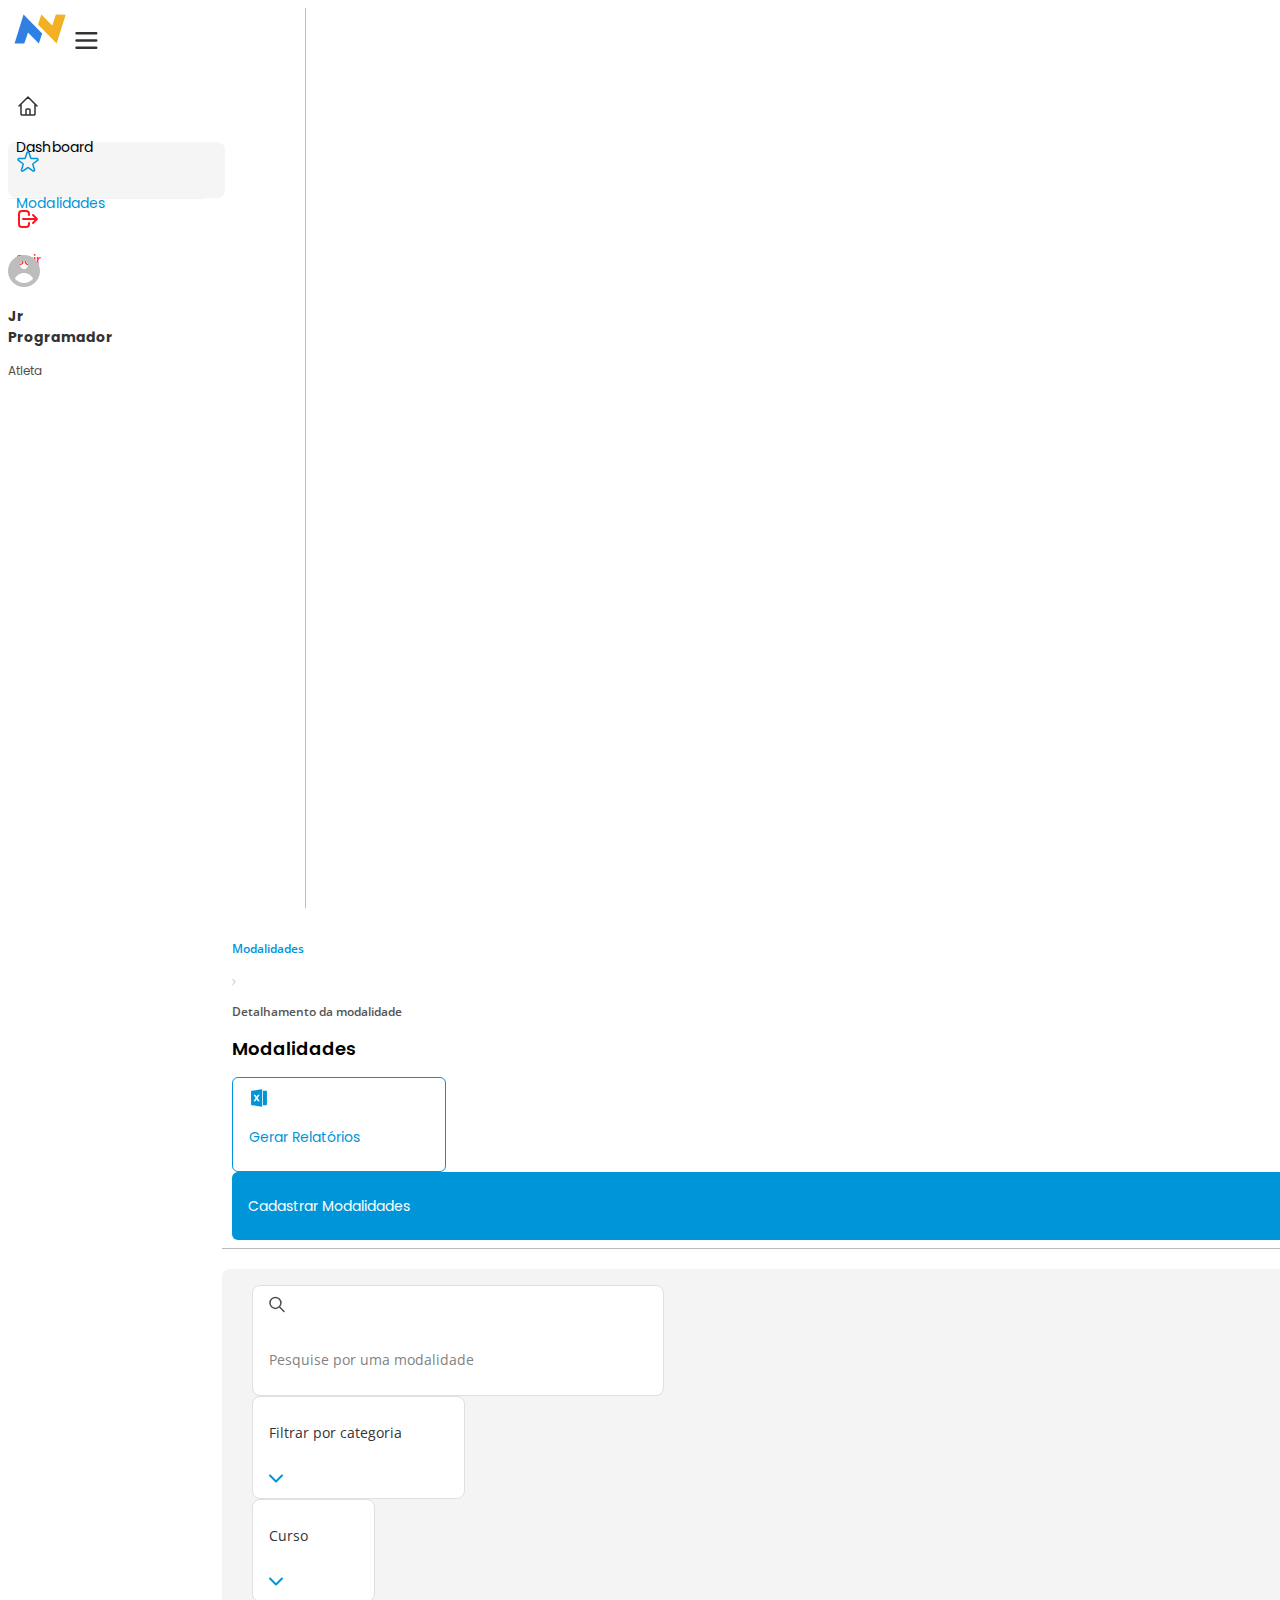
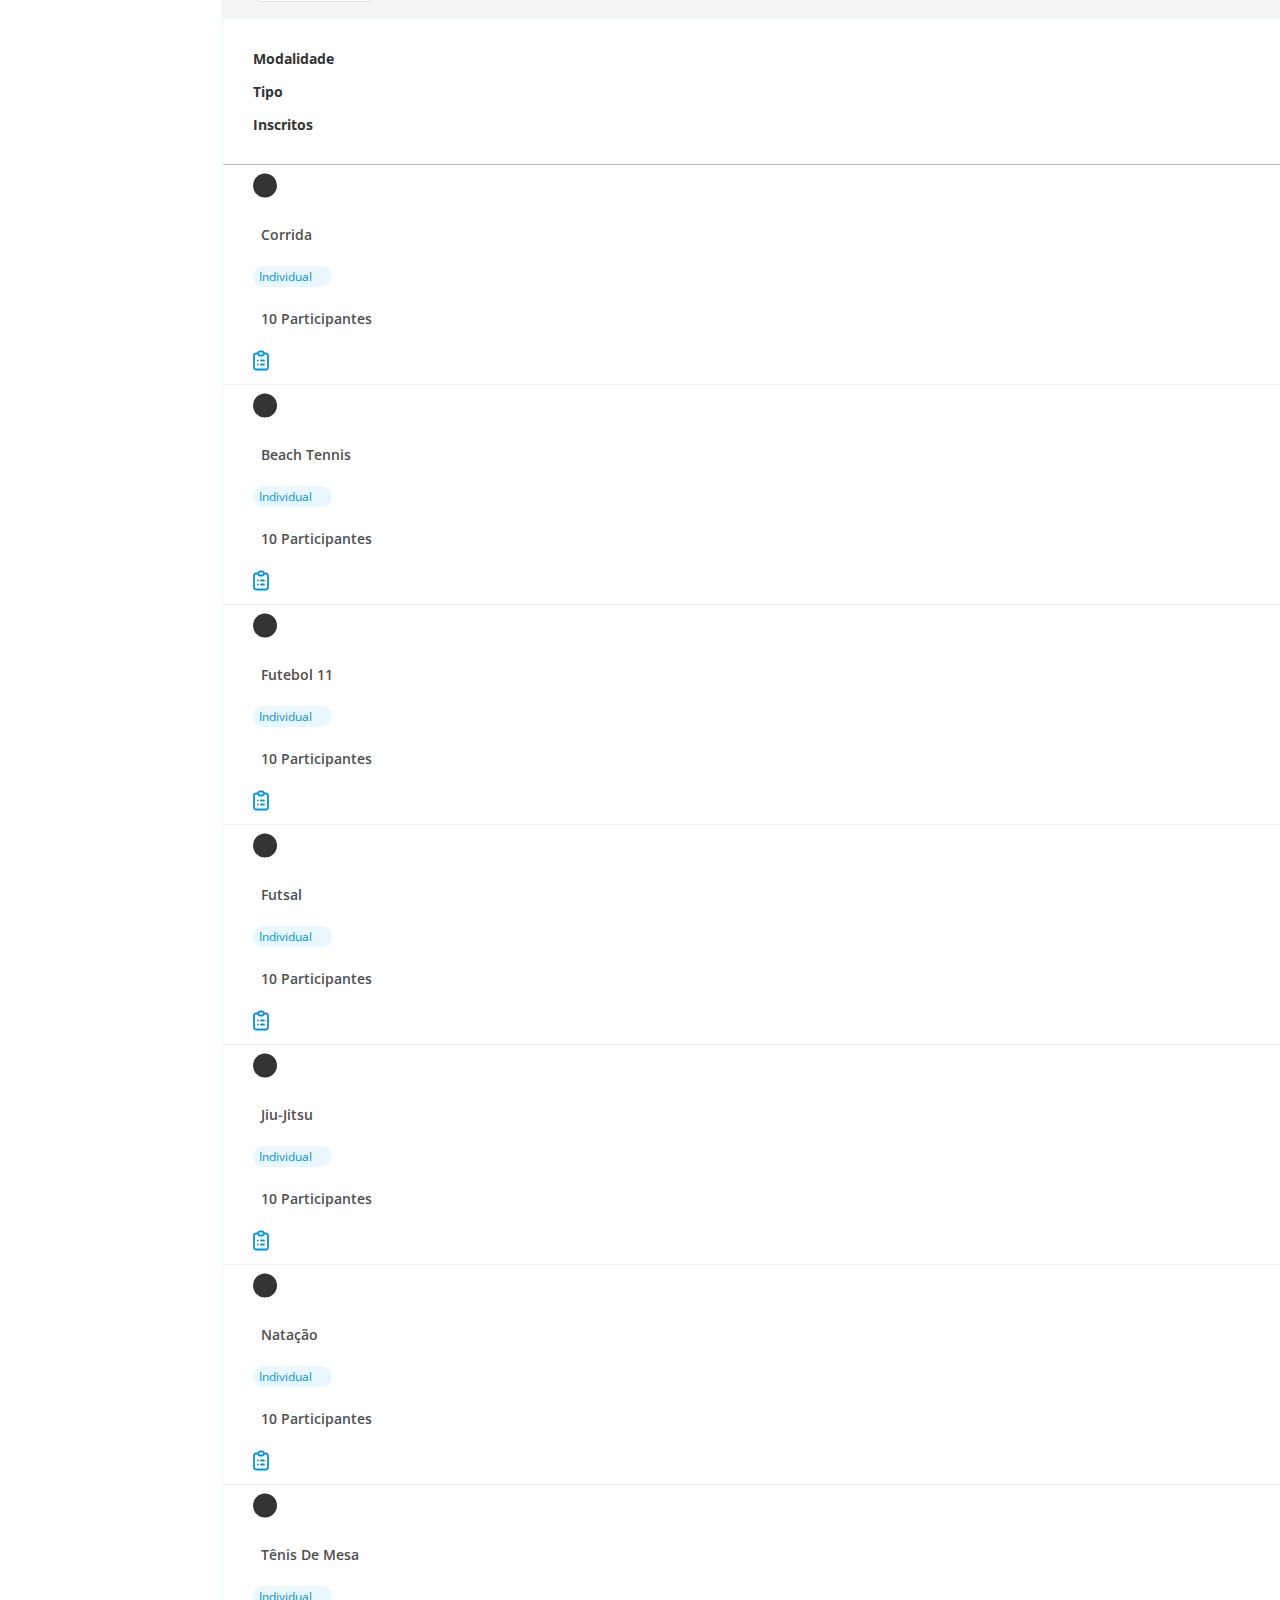
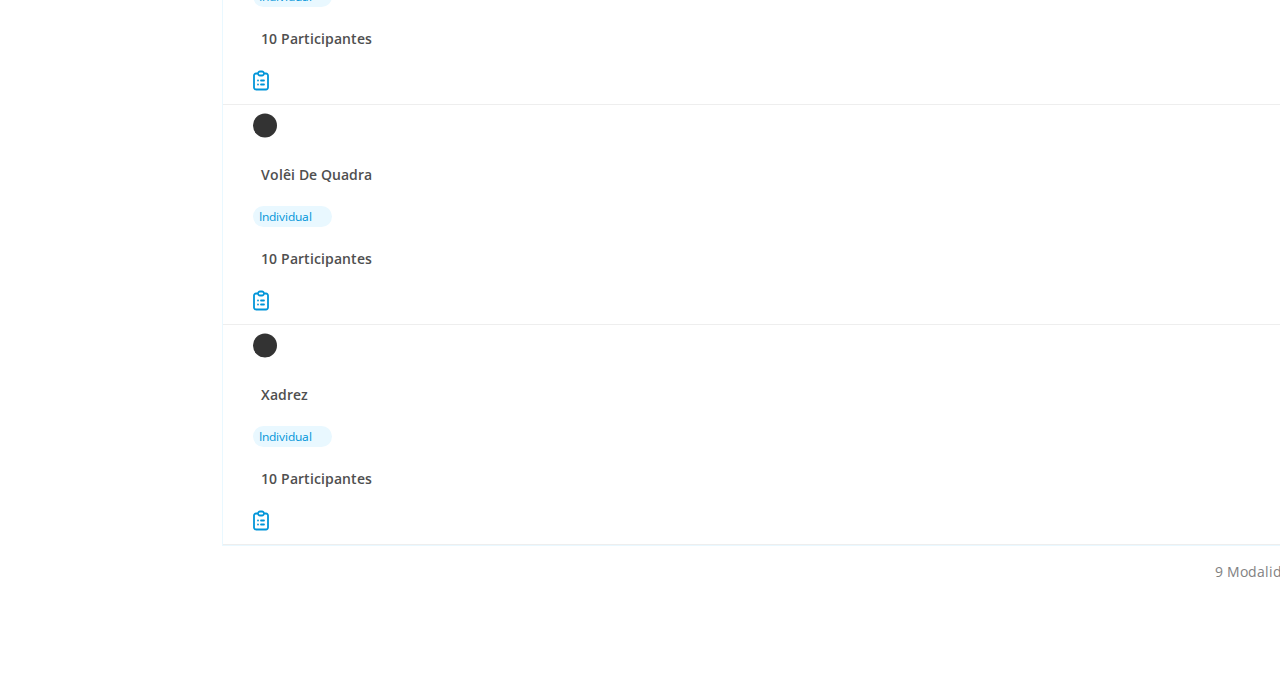
==== index.html @ f59d8d8d "enviando tela-8" ====
<!DOCTYPE html>
<html lang="en" class="h-100">
<head>
  <meta charset="UTF-8">
  <meta http-equiv="X-UA-Compatible" content="IE=edge">
  <meta name="viewport" content="width=device-width, initial-scale=1.0">
  <title>Tela 8</title>
  <link href="https://cdn.jsdelivr.net/npm/bootstrap@5.3.2/dist/css/bootstrap.min.css" rel="stylesheet" integrity="sha384-T3c6CoIi6uLrA9TneNEoa7RxnatzjcDSCmG1MXxSR1GAsXEV/Dwwykc2MPK8M2HN" crossorigin="anonymous">
  <link rel="stylesheet" href="assets/css/style.css">
  <link rel="preconnect" href="https://fonts.googleapis.com">
  <link rel="preconnect" href="https://fonts.gstatic.com" crossorigin>
  <link href="https://fonts.googleapis.com/css2?family=Open+Sans:wght@400;600&family=Poppins:wght@400;600;700&display=swap" rel="stylesheet">
</head>
<body>
    <section class="d-flex flex-row column-gap-4">
        <aside class="aside d-flex flex-column col-2 justify-content-between ps-4 pe-4 pt-1 mt-4 pb-5">
            <div class="d-flex flex-column row-gap-20px">
                <div class="d-flex flex-row col col-12 justify-content-between align-items-center top-icons-aside-menu">
                    <img class="logo-awe" src="assets/img/logo-awe.svg" alt="">
                    <img class="menu-hamburguer" src="assets/img/menu_icon.svg" alt="">
                </div>
                <div class="d-flex col align-items-start column-gap-2 menu-aside-div">
                    <img src="assets/img/casa.svg" alt="">
                    <p class="aside-menu-typography m-0">Dashboard</p>
                </div>
                <div class="d-flex col align-items-center column-gap-2 menu-aside-div modalidades-div">
                    <img src="assets/img/estrela-azul.svg" alt="">
                    <p class="aside-menu-typography m-0 modalidades-text">Modalidades</p>
                </div>
                <div class="line-separator"></div>
                <div class="d-flex col align-items-start column-gap-2 menu-aside-div">
                    <img src="assets/img/sair.svg" alt="">
                    <p class="red-text aside-menu-typography m-0">Sair</p>
                </div>
            </div>
            <div class="profile d-flex justify-content-between align-items-center col-3 column-gap-2">
                <img class="user-image" src="assets/img/user_icon.svg" alt="">
                <div class="d-flex flex-column justify-content-center col-12">
                    <p class="name-athlete-profile m-0 p-0">Jr Programador</p>
                    <p class="user-job m-0 p-0">Atleta</p>
                </div>
            </div>
        </aside>

        <main class="main-content">
            <div class="main-top d-flex flex-column row-gap-2 main-content-width">
                <div class="d-flex column-gap-2 align-items-center">
                    <p class="blue-link bread-crumb m-0">Modalidades</p>
                    <img src="assets/img/setinha-cinza.svg" alt="" class="gray-arrow">
                    <p class="bread-crumb m-0">Detalhamento da modalidade</p>
                </div>
                <div class="d-flex align-items-center justify-content-between">
                    <h2 class="main-title">Modalidades</h2>
                    <div class="buttons d-flex column-gap-4 justify-content-between">
                        <div class="d-flex column-gap-10px btn align-items-center gerar-relatorio-button">
                            <img src="assets/img/relatorio-icone.svg" alt="" class="gerar-relatorio-img">
                            <p class="gerar-relatorio-button-text btn-text m-0">Gerar Relatórios</p>
                        </div>
                        <div class="blue-btn btn d-flex align-items-center">
                            <p class="btn-text m-0 p-0">Cadastrar Modalidades</p>
                        </div>
                    </div>
                </div>
            </div>
            <div class="selection-bar d-flex column-gap-2 main-content-width mb-1">
                <div class="search-field field-select-bar d-flex align-items-center">
                    <img src="assets/img/lupa.svg" alt="" class="img-spacing">
                    <p class="select-text m-0 gray-text-search-field">Pesquise por uma modalidade</p>     
                </div>
                <div class="category-field field-select-bar d-flex align-items-center">
                    <p class="select-text m-0">Filtrar por categoria</p>
                    <img src="assets/img/setinha-baixo.svg" alt="" class="img-spacing">
                </div>
                <div class="d-flex field-select-bar d-flex course-field align-items-center">
                    <p class="select-text m-0">Curso</p>
                    <img src="assets/img/setinha-baixo.svg" alt="" class="img-spacing">
                </div>
            </div>
            <div class="sports-table d-flex flex-column main-content-width">
                <div class="subtitle-table d-flex column-gap-table-20px">
                    <p class="modalidade m-0 subtitle-table-text">Modalidade</p>
                    <p class="tipo m-0 subtitle-table-text">Tipo</p>
                    <p class="inscritos m-0 subtitle-table-text">Inscritos</p>
                </div>
                <div class="sport-line d-flex column-gap-table-20px align-items-center">
                    <div class="position-relative">
                        <img src="assets/img/fundo-preto-modalidades.svg" alt="">
                        <img src="assets/img/corrida-icone.svg" alt="" class="position-absolute icon-sport">
                    </div>
                    <p class="sport-name m-0">Corrida</p>
                    <div class="description-div"><p class="description m-0">Individual</p></div>
                    <p class="participant-number m-0">10 Participantes</p>
                    <div class="form-img"><img src="assets/img/formulario-azul.svg" alt=""></div>
                </div>
                <div class="sport-line d-flex column-gap-table-20px align-items-center">
                    <div class="position-relative">
                        <img src="assets/img/fundo-preto-modalidades.svg" alt="">
                        <img src="assets/img/beachtenis-icone.svg" alt="" class="position-absolute icon-sport">
                    </div>
                    <p class="sport-name m-0">Beach Tennis</p>
                    <div class="description-div"><p class="description m-0">Individual</p></div>
                    <p class="participant-number m-0">10 Participantes</p>
                    <div class="form-img"><img src="assets/img/formulario-azul.svg" alt=""></div>
                </div>
                <div class="sport-line d-flex column-gap-table-20px align-items-center">
                    <div class="position-relative">
                        <img src="assets/img/fundo-preto-modalidades.svg" alt="">
                        <img src="assets/img/corrida-icone.svg" alt="" class="position-absolute icon-sport">
                    </div>
                    <p class="sport-name m-0">Futebol 11</p>
                    <div class="description-div"><p class="description m-0">Individual</p></div>
                    <p class="participant-number m-0">10 Participantes</p>
                    <div class="form-img"><img src="assets/img/formulario-azul.svg" alt=""></div>
                </div>
                <div class="sport-line d-flex column-gap-table-20px align-items-center">
                    <div class="position-relative">
                        <img src="assets/img/fundo-preto-modalidades.svg" alt="">
                        <img src="assets/img/corrida-icone.svg" alt="" class="position-absolute icon-sport">
                    </div>
                    <p class="sport-name m-0">Futsal</p>
                    <div class="description-div"><p class="description m-0">Individual</p></div>
                    <p class="participant-number m-0">10 Participantes</p>
                    <div class="form-img"><img src="assets/img/formulario-azul.svg" alt=""></div>
                </div>
                <div class="sport-line d-flex column-gap-table-20px align-items-center">
                    <div class="position-relative">
                        <img src="assets/img/fundo-preto-modalidades.svg" alt="">
                        <img src="assets/img/corrida-icone.svg" alt="" class="position-absolute icon-sport">
                    </div>
                    <p class="sport-name m-0">Jiu-Jitsu</p>
                    <div class="description-div"><p class="description m-0">Individual</p></div>
                    <p class="participant-number m-0">10 Participantes</p>
                    <div class="form-img"><img src="assets/img/formulario-azul.svg" alt=""></div>
                </div>
                <div class="sport-line d-flex column-gap-table-20px align-items-center">
                    <div class="position-relative">
                        <img src="assets/img/fundo-preto-modalidades.svg" alt="">
                        <img src="assets/img/corrida-icone.svg" alt="" class="position-absolute icon-sport">
                    </div>
                    <p class="sport-name m-0">Natação</p>
                    <div class="description-div"><p class="description m-0">Individual</p></div>
                    <p class="participant-number m-0">10 Participantes</p>
                    <div class="form-img"><img src="assets/img/formulario-azul.svg" alt=""></div>
                </div>
                <div class="sport-line d-flex column-gap-table-20px align-items-center">
                    <div class="position-relative">
                        <img src="assets/img/fundo-preto-modalidades.svg" alt="">
                        <img src="assets/img/corrida-icone.svg" alt="" class="position-absolute icon-sport">
                    </div>
                    <p class="sport-name m-0">Tênis De Mesa</p>
                    <div class="description-div"><p class="description m-0">Individual</p></div>
                    <p class="participant-number m-0">10 Participantes</p>
                    <div class="form-img"><img src="assets/img/formulario-azul.svg" alt=""></div>
                </div>
                <div class="sport-line d-flex column-gap-table-20px align-items-center">
                    <div class="position-relative">
                        <img src="assets/img/fundo-preto-modalidades.svg" alt="">
                        <img src="assets/img/corrida-icone.svg" alt="" class="position-absolute icon-sport">
                    </div>
                    <p class="sport-name m-0">Volêi De Quadra</p>
                    <div class="description-div"><p class="description m-0">Individual</p></div>
                    <p class="participant-number m-0">10 Participantes</p>
                    <div class="form-img"><img src="assets/img/formulario-azul.svg" alt=""></div>
                </div>
                <div class="sport-line d-flex column-gap-table-20px align-items-center">
                    <div class="position-relative">
                        <img src="assets/img/fundo-preto-modalidades.svg" alt="">
                        <img src="assets/img/corrida-icone.svg" alt="" class="position-absolute icon-sport">
                    </div>
                    <p class="sport-name m-0">Xadrez</p>
                    <div class="description-div"><p class="description m-0">Individual</p></div>
                    <p class="participant-number m-0">10 Participantes</p>
                    <div class="form-img"><img src="assets/img/formulario-azul.svg" alt=""></div>
                </div>
            </div>
            <div class="d-flex flex-row-reverse main-content-width"><p class="text-below-table">9 Modalidades exibidas</p></div>
        </main>
    </section>
</body>
</html>
---- assets/css/style.css ----
body{
    font-family: 'Open Sans', sans-serif;
}

.menu-aside-div {
    width: 201px;
    height: 40px;
    padding: 8px;
}

.aside-menu-typography {
    font-family: Poppins;
    font-size: 14px;
    font-style: normal;
    font-weight: 400;
    line-height: normal;
    letter-spacing: 0.14px; 
}

.logo-awe {
    padding: 5.5px;
}

.row-gap-20px {
    row-gap: 20px;
}

.line-separator {
    width: 197.001px;
    height: 1px; 
    background-color: #F2F2F2;
}

.menu-hamburguer {
    width: 22.857px;
    height: 17.143px; 
}

.red-text {
    color: #FF161F; 
}

.top-icons-aside-menu {
    margin-bottom: 32px;
}

.border-bottom-div {
    width: 1152px; 
    border-bottom: 1px solid #DDD; 
    row-gap: 16px;
}

.user-image {
    width: 32px;
    height: 32px;
}

.name-athlete-profile {
    color: #333;
    font-family: Poppins;
    font-size: 14px;
    font-style: normal;
    font-weight: 700;
    line-height: normal;
    width: 115px;
}

.aside {
    width: 297px;
    height: 900px;
    border-right: 1px solid #BDBDBD;}

.user-job {
    color: #4F4F4F;
    font-family: Poppins;
    font-size: 12px;
    font-style: normal;
    font-weight: 400;
    line-height: normal;
}

.main-top {
    border-bottom: solid 1px #BBB;
    padding-bottom: 8px;
    padding-left: 10px;
}

.modalidades-div {
    border-radius: 8px;
    background-color: #F5F5F5; 
}

.modalidades-text {
    color: #0095D9;
}

.bread-crumb {
    font-family: Open Sans;
    font-size: 12px;
    font-style: normal;
    font-weight: 600;
    line-height: normal; 
    color: #555;
}

.blue-link {
    color: #0095D9;
}

.gray-text {
    color: #555;
    font-weight: 400; 
}

.gray-arrow {
    width: 4px;
    height: 8px; 
}

.gerar-relatorio-img {
    width: 20px;
    height: 20px; 
}

.btn {
    padding: 10px 16px;
    border-radius: 6px; 
}

.btn-text {
    font-family: Poppins;
    font-size: 14px;
    font-style: normal;
    font-weight: 400;
    line-height: 20px;
}

.gerar-relatorio-button {
    width: 180px;
    border: solid 1px #0095D9;
}

.gerar-relatorio-button-text {
    color: #0095D9;
}

.blue-btn {
    background-color: #0095D9;
    color: #fff;
}

.column-gap-10px {
    column-gap: 10px;
}

.main-content-width {
    width: 1152px; 
}

.main-title {
    font-variant-numeric: lining-nums tabular-nums;
    font-family: Poppins;
    font-size: 18px;
    font-style: normal;
    font-weight: 600;
    line-height: normal; 
}

.selection-bar{
    padding: 16px 30px; 
    border-radius: 8px 8px 0px 0px;
    background-color: #F4F4F4; 
    margin-top: 20px;
}

.search-field {
    width: 394px;
}

.category-field {
    width: 195px;
}

.course-field {
    width: 105px;
}

.field-select-bar {
    border-radius: 8px;
    border: solid 1px #E0E0E0;
    padding: 2px 8px; 
    background-color: #fff;
}

.img-spacing {
    padding: 8px;
}

.select-text {
    padding: 10px 8px;
    font-family: Open Sans;
    font-size: 14px;
    font-style: normal;
    font-weight: 400;
    line-height: normal; 
    color: #333;
}

.gray-text-search-field {
    color: #828282;
}

.sports-table {
     border: #E9F8FF solid 1px;
}

.subtitle-table {
    padding: 16px 30px;
    border-bottom: 1px solid #BBB;
}

.column-gap-table-20px {
    column-gap: 20px;
}

.subtitle-table-text {
    font-family: Open Sans;
    font-size: 14px;
    font-style: normal;
    font-weight: 700;
    line-height: normal; 
    color: #333;
}

.modalidade {
    width: 260px;
}

.tipo {
    width: 180px;
}

.inscritos {
    width: 200px;
}

.sport-line {
    padding: 8px 30px;
    border-bottom: 1px solid #EEE; 
}

.icon-sport{
    top: 25%;
    left: 18%;
}

.sport-name {
    width: 220px;
    padding: 8px;
    font-family: Open Sans;
    font-size: 14px;
    font-style: normal;
    font-weight: 600;
    line-height: normal;
    text-transform: capitalize; 
    color: #4F4F4F;
}

.description {
    width: 67px;
    padding: 2px 6px;
    font-family: Open Sans;
    font-size: 12px;
    font-style: normal;
    font-weight: 400;
    line-height: normal; 
    color: #0095D9;
    border-radius: 100px;
    background-color: #E9F8FF; 
}

.description-div {
    width: 170px;
}

.participant-number {
    width: 291px;
    padding: 8px;
    font-family: Open Sans;
    font-size: 14px;
    font-style: normal;
    font-weight: 600;
    line-height: normal;
    text-transform: capitalize; 
    color: #4F4F4F;
}

.main-content {
    margin: 32px 213px 116px 214px;
}

.text-below-table {
    text-align: right;
    font-family: Open Sans;
    font-size: 14px;
    font-style: normal;
    font-weight: 400;
    line-height: normal; 
    color: #828282;
    margin: 16px 0px 0px 0px;
}
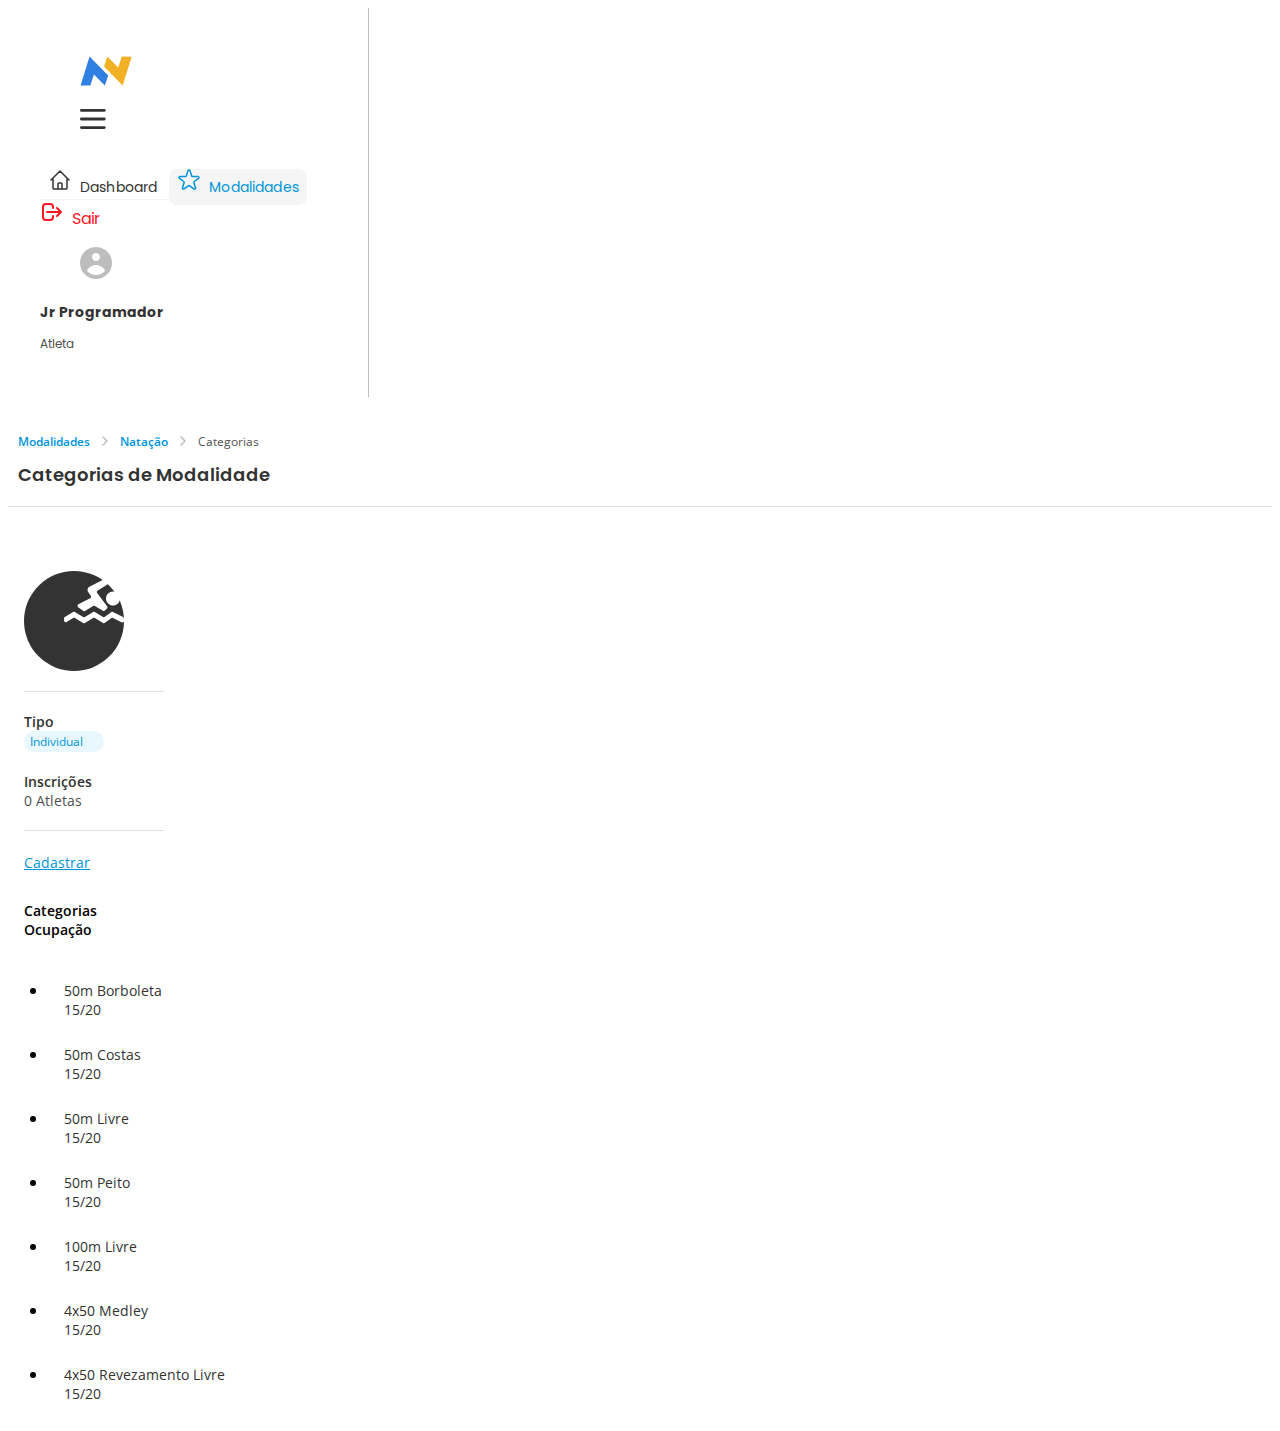
==== commit cc7b374d: "Versão Final" ====
--- a/index.html
+++ b/index.html
@@ -4,177 +4,108 @@
   <meta charset="UTF-8">
   <meta http-equiv="X-UA-Compatible" content="IE=edge">
   <meta name="viewport" content="width=device-width, initial-scale=1.0">
-  <title>Tela 8</title>
+  <title>Tela 7 - Perfil</title>
   <link href="https://cdn.jsdelivr.net/npm/bootstrap@5.3.2/dist/css/bootstrap.min.css" rel="stylesheet" integrity="sha384-T3c6CoIi6uLrA9TneNEoa7RxnatzjcDSCmG1MXxSR1GAsXEV/Dwwykc2MPK8M2HN" crossorigin="anonymous">
-  <link rel="stylesheet" href="assets/css/style.css">
+  <link rel="stylesheet" href="assets/style/style.css">
   <link rel="preconnect" href="https://fonts.googleapis.com">
   <link rel="preconnect" href="https://fonts.gstatic.com" crossorigin>
   <link href="https://fonts.googleapis.com/css2?family=Open+Sans:wght@400;600&family=Poppins:wght@400;600;700&display=swap" rel="stylesheet">
 </head>
-<body>
-    <section class="d-flex flex-row column-gap-4">
-        <aside class="aside d-flex flex-column col-2 justify-content-between ps-4 pe-4 pt-1 mt-4 pb-5">
-            <div class="d-flex flex-column row-gap-20px">
-                <div class="d-flex flex-row col col-12 justify-content-between align-items-center top-icons-aside-menu">
-                    <img class="logo-awe" src="assets/img/logo-awe.svg" alt="">
-                    <img class="menu-hamburguer" src="assets/img/menu_icon.svg" alt="">
-                </div>
-                <div class="d-flex col align-items-start column-gap-2 menu-aside-div">
-                    <img src="assets/img/casa.svg" alt="">
-                    <p class="aside-menu-typography m-0">Dashboard</p>
-                </div>
-                <div class="d-flex col align-items-center column-gap-2 menu-aside-div modalidades-div">
-                    <img src="assets/img/estrela-azul.svg" alt="">
-                    <p class="aside-menu-typography m-0 modalidades-text">Modalidades</p>
-                </div>
-                <div class="line-separator"></div>
-                <div class="d-flex col align-items-start column-gap-2 menu-aside-div">
-                    <img src="assets/img/sair.svg" alt="">
-                    <p class="red-text aside-menu-typography m-0">Sair</p>
-                </div>
+<body class="h-100 d-flex">
+  <section class="h-100 d-flex flex-column justify-content-between" style="padding: 32px; max-width: 296px; margin-bottom: 32px; border-right: 1px solid #BDBDBD;" id="menu">
+      <div>
+        <div class="d-flex justify-content-between" id="menu_bar">
+          <a href="">
+            <figure><img src="assets/img/logo_simples.svg" alt=""></figure>
+          </a>
+          <figure style="cursor: pointer;"><img src="assets/img/menu_icon.svg" alt=""></figure>
+        </div>
+        <div class="d-flex flex-column" style="gap: 20px;">
+          <a href="" style="text-decoration: none; color: #333; font-size: 14px; letter-spacing: 0.14px; padding: 8px;"><img src="assets/img/casa.svg" alt="" style="padding-right: 8px;">Dashboard</a>
+          <a href="" style="text-decoration: none; color: #0095D9; font-size: 14px; letter-spacing: 0.14px; padding: 8px; border-radius: 8px; background-color: #F5F5F5;"><img src="assets/img/estrela-azul.svg" alt="" style="padding-right: 8px;">Modalidades</a>
+          <div class="divisor-cinza"></div>
+          <a href="" style="text-decoration: none; color: #FF161F"><img src="assets/img/sair.svg" alt="" style="padding-right: 8px;">Sair</a>
+        </div>
+      </div>
+      <div>
+        <div class="d-flex" style="gap: 8px; cursor: pointer;">
+          <figure><img src="assets/img/user_icon.svg" alt=""></figure>
+          <div>
+            <h4 style="color: #333; font-size: 14px; font-weight: 700; margin: 0;">Jr Programador</h4>
+            <p style="color: #4F4F4F; font-size: 12px;">Atleta</p>
+          </div>
+        </div>
+      </div>
+  </section>
+  <section class="container">
+    <div class="row" style="padding-bottom: 8px; border-bottom: 1px solid #DDD; margin-top: 32px; margin-bottom: 32px;">
+      <div class="col-3">
+        <nav class="d-flex align-items-center" style="padding-left: 10px; padding-right: 10px;">
+          <a href="" style="color: #0095D9; font-size: 12px; font-weight: 600; text-decoration: none;">Modalidades</a>
+          <img src="assets/img/seta-de-navegacao.svg" alt="" style="padding-left: 8px; padding-right: 8px;">
+          <a href="" style="color: #0095D9; font-size: 12px; font-weight: 600; text-decoration: none;">Natação</a>
+          <img src="assets/img/seta-de-navegacao.svg" alt="" style="padding-left: 8px; padding-right: 8px;">
+          <a href="" style="color: #555; font-size: 12px; text-decoration: none;">Categorias</a>
+        </nav>
+        <h2 style="color: #333; font-family: Poppins; font-size: 18px; font-weight: 600; margin: 0; padding: 10px;">Categorias de Modalidade</h2>
+      </div>
+    </div>
+    <div class="row">
+      <div class="col-2 card d-flex align-items-center" style="padding: 16px; margin-right: 24px;">
+        <div class="d-flex justify-content-center align-items-center" style="width: 100px; height: 100px; border-radius: 100px; background-color: #333;"><figure><img src="assets/img/maki_swimming.svg" alt=""></figure></div>
+        <div class="card-body">
+          <div class="card-text">
+            <div style="height: 1px; width: 140px; background-color: #E0E0E0; margin-bottom: 20px; margin-top: 20px;"></div>
+            <div class="d-flex flex-column" style="gap: 4px; margin-bottom: 20px;">
+              <p style="color: #333; font-size: 14px; font-weight: 600;">Tipo</p>
+              <p style="color: #0095D9; font-size: 12px; border-radius: 100px; background: #E9F8FF; padding: 2px 6px; width: 68px;">Individual</p>
             </div>
-            <div class="profile d-flex justify-content-between align-items-center col-3 column-gap-2">
-                <img class="user-image" src="assets/img/user_icon.svg" alt="">
-                <div class="d-flex flex-column justify-content-center col-12">
-                    <p class="name-athlete-profile m-0 p-0">Jr Programador</p>
-                    <p class="user-job m-0 p-0">Atleta</p>
-                </div>
+            <div class="d-flex flex-column" style="gap: 4px;">
+              <p style="color: #333; font-size: 14px; font-weight: 600;">Inscrições</p>
+              <p style="color: #4F4F4F; font-size: 14px;">0 Atletas</p>
             </div>
-        </aside>
-
-        <main class="main-content">
-            <div class="main-top d-flex flex-column row-gap-2 main-content-width">
-                <div class="d-flex column-gap-2 align-items-center">
-                    <p class="blue-link bread-crumb m-0">Modalidades</p>
-                    <img src="assets/img/setinha-cinza.svg" alt="" class="gray-arrow">
-                    <p class="bread-crumb m-0">Detalhamento da modalidade</p>
-                </div>
-                <div class="d-flex align-items-center justify-content-between">
-                    <h2 class="main-title">Modalidades</h2>
-                    <div class="buttons d-flex column-gap-4 justify-content-between">
-                        <div class="d-flex column-gap-10px btn align-items-center gerar-relatorio-button">
-                            <img src="assets/img/relatorio-icone.svg" alt="" class="gerar-relatorio-img">
-                            <p class="gerar-relatorio-button-text btn-text m-0">Gerar Relatórios</p>
-                        </div>
-                        <div class="blue-btn btn d-flex align-items-center">
-                            <p class="btn-text m-0 p-0">Cadastrar Modalidades</p>
-                        </div>
-                    </div>
-                </div>
-            </div>
-            <div class="selection-bar d-flex column-gap-2 main-content-width mb-1">
-                <div class="search-field field-select-bar d-flex align-items-center">
-                    <img src="assets/img/lupa.svg" alt="" class="img-spacing">
-                    <p class="select-text m-0 gray-text-search-field">Pesquise por uma modalidade</p>     
-                </div>
-                <div class="category-field field-select-bar d-flex align-items-center">
-                    <p class="select-text m-0">Filtrar por categoria</p>
-                    <img src="assets/img/setinha-baixo.svg" alt="" class="img-spacing">
-                </div>
-                <div class="d-flex field-select-bar d-flex course-field align-items-center">
-                    <p class="select-text m-0">Curso</p>
-                    <img src="assets/img/setinha-baixo.svg" alt="" class="img-spacing">
-                </div>
-            </div>
-            <div class="sports-table d-flex flex-column main-content-width">
-                <div class="subtitle-table d-flex column-gap-table-20px">
-                    <p class="modalidade m-0 subtitle-table-text">Modalidade</p>
-                    <p class="tipo m-0 subtitle-table-text">Tipo</p>
-                    <p class="inscritos m-0 subtitle-table-text">Inscritos</p>
-                </div>
-                <div class="sport-line d-flex column-gap-table-20px align-items-center">
-                    <div class="position-relative">
-                        <img src="assets/img/fundo-preto-modalidades.svg" alt="">
-                        <img src="assets/img/corrida-icone.svg" alt="" class="position-absolute icon-sport">
-                    </div>
-                    <p class="sport-name m-0">Corrida</p>
-                    <div class="description-div"><p class="description m-0">Individual</p></div>
-                    <p class="participant-number m-0">10 Participantes</p>
-                    <div class="form-img"><img src="assets/img/formulario-azul.svg" alt=""></div>
-                </div>
-                <div class="sport-line d-flex column-gap-table-20px align-items-center">
-                    <div class="position-relative">
-                        <img src="assets/img/fundo-preto-modalidades.svg" alt="">
-                        <img src="assets/img/beachtenis-icone.svg" alt="" class="position-absolute icon-sport">
-                    </div>
-                    <p class="sport-name m-0">Beach Tennis</p>
-                    <div class="description-div"><p class="description m-0">Individual</p></div>
-                    <p class="participant-number m-0">10 Participantes</p>
-                    <div class="form-img"><img src="assets/img/formulario-azul.svg" alt=""></div>
-                </div>
-                <div class="sport-line d-flex column-gap-table-20px align-items-center">
-                    <div class="position-relative">
-                        <img src="assets/img/fundo-preto-modalidades.svg" alt="">
-                        <img src="assets/img/corrida-icone.svg" alt="" class="position-absolute icon-sport">
-                    </div>
-                    <p class="sport-name m-0">Futebol 11</p>
-                    <div class="description-div"><p class="description m-0">Individual</p></div>
-                    <p class="participant-number m-0">10 Participantes</p>
-                    <div class="form-img"><img src="assets/img/formulario-azul.svg" alt=""></div>
-                </div>
-                <div class="sport-line d-flex column-gap-table-20px align-items-center">
-                    <div class="position-relative">
-                        <img src="assets/img/fundo-preto-modalidades.svg" alt="">
-                        <img src="assets/img/corrida-icone.svg" alt="" class="position-absolute icon-sport">
-                    </div>
-                    <p class="sport-name m-0">Futsal</p>
-                    <div class="description-div"><p class="description m-0">Individual</p></div>
-                    <p class="participant-number m-0">10 Participantes</p>
-                    <div class="form-img"><img src="assets/img/formulario-azul.svg" alt=""></div>
-                </div>
-                <div class="sport-line d-flex column-gap-table-20px align-items-center">
-                    <div class="position-relative">
-                        <img src="assets/img/fundo-preto-modalidades.svg" alt="">
-                        <img src="assets/img/corrida-icone.svg" alt="" class="position-absolute icon-sport">
-                    </div>
-                    <p class="sport-name m-0">Jiu-Jitsu</p>
-                    <div class="description-div"><p class="description m-0">Individual</p></div>
-                    <p class="participant-number m-0">10 Participantes</p>
-                    <div class="form-img"><img src="assets/img/formulario-azul.svg" alt=""></div>
-                </div>
-                <div class="sport-line d-flex column-gap-table-20px align-items-center">
-                    <div class="position-relative">
-                        <img src="assets/img/fundo-preto-modalidades.svg" alt="">
-                        <img src="assets/img/corrida-icone.svg" alt="" class="position-absolute icon-sport">
-                    </div>
-                    <p class="sport-name m-0">Natação</p>
-                    <div class="description-div"><p class="description m-0">Individual</p></div>
-                    <p class="participant-number m-0">10 Participantes</p>
-                    <div class="form-img"><img src="assets/img/formulario-azul.svg" alt=""></div>
-                </div>
-                <div class="sport-line d-flex column-gap-table-20px align-items-center">
-                    <div class="position-relative">
-                        <img src="assets/img/fundo-preto-modalidades.svg" alt="">
-                        <img src="assets/img/corrida-icone.svg" alt="" class="position-absolute icon-sport">
-                    </div>
-                    <p class="sport-name m-0">Tênis De Mesa</p>
-                    <div class="description-div"><p class="description m-0">Individual</p></div>
-                    <p class="participant-number m-0">10 Participantes</p>
-                    <div class="form-img"><img src="assets/img/formulario-azul.svg" alt=""></div>
-                </div>
-                <div class="sport-line d-flex column-gap-table-20px align-items-center">
-                    <div class="position-relative">
-                        <img src="assets/img/fundo-preto-modalidades.svg" alt="">
-                        <img src="assets/img/corrida-icone.svg" alt="" class="position-absolute icon-sport">
-                    </div>
-                    <p class="sport-name m-0">Volêi De Quadra</p>
-                    <div class="description-div"><p class="description m-0">Individual</p></div>
-                    <p class="participant-number m-0">10 Participantes</p>
-                    <div class="form-img"><img src="assets/img/formulario-azul.svg" alt=""></div>
-                </div>
-                <div class="sport-line d-flex column-gap-table-20px align-items-center">
-                    <div class="position-relative">
-                        <img src="assets/img/fundo-preto-modalidades.svg" alt="">
-                        <img src="assets/img/corrida-icone.svg" alt="" class="position-absolute icon-sport">
-                    </div>
-                    <p class="sport-name m-0">Xadrez</p>
-                    <div class="description-div"><p class="description m-0">Individual</p></div>
-                    <p class="participant-number m-0">10 Participantes</p>
-                    <div class="form-img"><img src="assets/img/formulario-azul.svg" alt=""></div>
-                </div>
-            </div>
-            <div class="d-flex flex-row-reverse main-content-width"><p class="text-below-table">9 Modalidades exibidas</p></div>
-        </main>
-    </section>
+            <div style="height: 1px; width: 140px; background-color: #E0E0E0; margin-bottom: 20px; margin-top: 20px;"></div>
+            <a href="" class="card-link" style="color: #0095D9; font-size: 14px;">Cadastrar</a>
+          </div>
+        </div>
+      </div>
+      <div class="col-8 card" style="padding: 0;">
+        <div class="col card-header d-flex" style="border-bottom: 0;" id="item-da-lista">
+          <p class="col" style="color: #000; font-size: 14px; font-weight: 600;">Categorias</p>
+          <p class="col-3" style="color: #000; font-size: 14px; font-weight: 600;">Ocupação</p>
+        </div>
+        <ul class="list-group list-group-flush d-flex flex-column">
+          <li class="list-group-item d-flex" id="item-da-lista">
+            <p class="col" style="color: #333; font-size: 14px;">50m Borboleta</p>
+            <p class="col-3" style="color: #333; font-size: 14px;">15/20</p>
+          </li>
+          <li class="list-group-item d-flex" id="item-da-lista">
+            <p class="col" style="color: #333; font-size: 14px;">50m Costas</p>
+            <p class="col-3" style="color: #333; font-size: 14px;">15/20</p>
+          </li>
+          <li class="list-group-item d-flex" id="item-da-lista">
+            <p class="col" style="color: #333; font-size: 14px;">50m Livre</p>
+            <p class="col-3" style="color: #333; font-size: 14px;">15/20</p>
+          </li>
+          <li class="list-group-item d-flex" id="item-da-lista">
+            <p class="col" style="color: #333; font-size: 14px;">50m Peito</p>
+            <p class="col-3" style="color: #333; font-size: 14px;">15/20</p>
+          </li>
+          <li class="list-group-item d-flex" id="item-da-lista">
+            <p class="col" style="color: #333; font-size: 14px;">100m Livre</p>
+            <p class="col-3" style="color: #333; font-size: 14px;">15/20</p>
+          </li>
+          <li class="list-group-item d-flex" id="item-da-lista">
+            <p class="col" style="color: #333; font-size: 14px;">4x50 Medley</p>
+            <p class="col-3" style="color: #333; font-size: 14px;">15/20</p>
+          </li>
+          <li class="list-group-item d-flex" id="item-da-lista">
+            <p class="col" style="color: #333; font-size: 14px;">4x50 Revezamento Livre</p>
+            <p class="col-3" style="color: #333; font-size: 14px;">15/20</p>
+          </li>
+        </ul>
+      </div>
+    </div>
+  </section>
 </body>
-</html> +</html>--- a/assets/style/style.css
+++ b/assets/style/style.css
@@ -0,0 +1,20 @@
+body{
+    font-family: 'Open Sans', sans-serif;
+}
+#menu, #botões-de-editar-conta{
+    font-family: 'Poppins', sans-serif;
+}
+#menu_bar{
+    margin-bottom: 32px;
+}
+.divisor-cinza{
+    height: 1px;
+    width: 198px;
+    background-color: #F2F2F2;
+}
+.card p{
+    margin: 0;
+}
+#item-da-lista{
+    padding: 12px 16px;
+}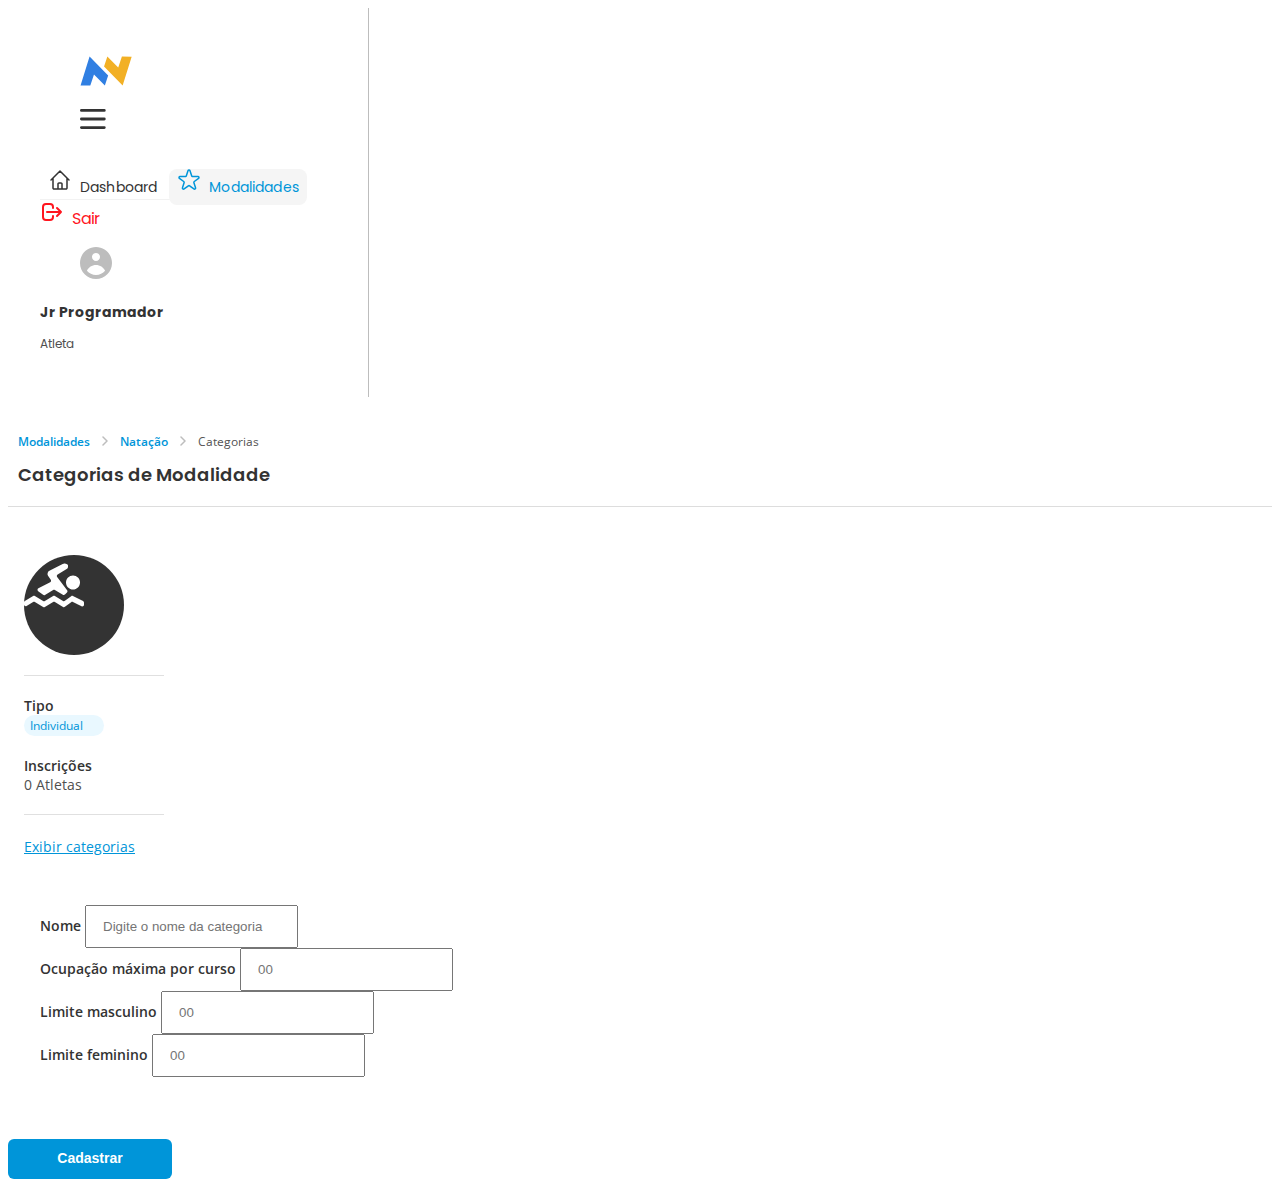
==== commit 83ba7aec: "Versão Final" ====
--- a/index.html
+++ b/index.html
@@ -4,7 +4,7 @@
   <meta charset="UTF-8">
   <meta http-equiv="X-UA-Compatible" content="IE=edge">
   <meta name="viewport" content="width=device-width, initial-scale=1.0">
-  <title>Tela 7 - Perfil</title>
+  <title>Tela 12 - Dashboard / Modalidade /  Categorias / Cadastro</title>
   <link href="https://cdn.jsdelivr.net/npm/bootstrap@5.3.2/dist/css/bootstrap.min.css" rel="stylesheet" integrity="sha384-T3c6CoIi6uLrA9TneNEoa7RxnatzjcDSCmG1MXxSR1GAsXEV/Dwwykc2MPK8M2HN" crossorigin="anonymous">
   <link rel="stylesheet" href="assets/style/style.css">
   <link rel="preconnect" href="https://fonts.googleapis.com">
@@ -51,8 +51,8 @@
       </div>
     </div>
     <div class="row">
-      <div class="col-2 card d-flex align-items-center" style="padding: 16px; margin-right: 24px;">
-        <div class="d-flex justify-content-center align-items-center" style="width: 100px; height: 100px; border-radius: 100px; background-color: #333;"><figure><img src="assets/img/maki_swimming.svg" alt=""></figure></div>
+      <div class="col-2 card d-flex align-items-center h-100" style="padding: 16px; margin-right: 24px;">
+        <div class="d-flex justify-content-center align-items-center" style="width: 100px; height: 100px; border-radius: 100px; background-color: #333;"><img src="assets/img/maki_swimming.svg" alt=""></div>
         <div class="card-body">
           <div class="card-text">
             <div style="height: 1px; width: 140px; background-color: #E0E0E0; margin-bottom: 20px; margin-top: 20px;"></div>
@@ -65,46 +65,31 @@
               <p style="color: #4F4F4F; font-size: 14px;">0 Atletas</p>
             </div>
             <div style="height: 1px; width: 140px; background-color: #E0E0E0; margin-bottom: 20px; margin-top: 20px;"></div>
-            <a href="" class="card-link" style="color: #0095D9; font-size: 14px;">Cadastrar</a>
+            <a href="" class="card-link" style="color: #0095D9; font-size: 14px;">Exibir categorias</a>
           </div>
         </div>
       </div>
-      <div class="col-8 card" style="padding: 0;">
-        <div class="col card-header d-flex" style="border-bottom: 0;" id="item-da-lista">
-          <p class="col" style="color: #000; font-size: 14px; font-weight: 600;">Categorias</p>
-          <p class="col-3" style="color: #000; font-size: 14px; font-weight: 600;">Ocupação</p>
+      <form action="#" method="get" class="col-6 d-flex flex-column">
+        <div class="card d-flex flex-column" style="gap: 10px; padding: 32px;">
+          <div class="col-7">
+            <label for="nome" class="form-label">Nome</label>
+            <input id="nome" type="text" class="form-control" placeholder="Digite o nome da categoria">
+          </div>
+          <div class="col-5">
+            <label for="ocupação" class="form-label">Ocupação máxima por curso</label>
+            <input id="ocupação" type="number" class="form-control" placeholder="00">
+          </div>
+          <div class="col-5">
+            <label for="limite-mas" class="form-label">Limite masculino</label>
+            <input id="limite-mas" type="number" class="form-control" placeholder="00">
+          </div>
+          <div class="col-5">
+            <label for="limite-fem" class="form-label">Limite feminino</label>
+            <input id="limite-fem" type="number" class="form-control" placeholder="00">
+          </div>
         </div>
-        <ul class="list-group list-group-flush d-flex flex-column">
-          <li class="list-group-item d-flex" id="item-da-lista">
-            <p class="col" style="color: #333; font-size: 14px;">50m Borboleta</p>
-            <p class="col-3" style="color: #333; font-size: 14px;">15/20</p>
-          </li>
-          <li class="list-group-item d-flex" id="item-da-lista">
-            <p class="col" style="color: #333; font-size: 14px;">50m Costas</p>
-            <p class="col-3" style="color: #333; font-size: 14px;">15/20</p>
-          </li>
-          <li class="list-group-item d-flex" id="item-da-lista">
-            <p class="col" style="color: #333; font-size: 14px;">50m Livre</p>
-            <p class="col-3" style="color: #333; font-size: 14px;">15/20</p>
-          </li>
-          <li class="list-group-item d-flex" id="item-da-lista">
-            <p class="col" style="color: #333; font-size: 14px;">50m Peito</p>
-            <p class="col-3" style="color: #333; font-size: 14px;">15/20</p>
-          </li>
-          <li class="list-group-item d-flex" id="item-da-lista">
-            <p class="col" style="color: #333; font-size: 14px;">100m Livre</p>
-            <p class="col-3" style="color: #333; font-size: 14px;">15/20</p>
-          </li>
-          <li class="list-group-item d-flex" id="item-da-lista">
-            <p class="col" style="color: #333; font-size: 14px;">4x50 Medley</p>
-            <p class="col-3" style="color: #333; font-size: 14px;">15/20</p>
-          </li>
-          <li class="list-group-item d-flex" id="item-da-lista">
-            <p class="col" style="color: #333; font-size: 14px;">4x50 Revezamento Livre</p>
-            <p class="col-3" style="color: #333; font-size: 14px;">15/20</p>
-          </li>
-        </ul>
-      </div>
+        <button type="submit" class="form-button align-self-end">Cadastrar</button>
+      </form>
     </div>
   </section>
 </body>
--- a/assets/style/style.css
+++ b/assets/style/style.css
@@ -15,6 +15,24 @@
 .card p{
     margin: 0;
 }
-#item-da-lista{
+.form-label{
+    color: #333;
+    font-size: 14px;
+    font-weight: 600;
+    margin-bottom: 8px;
+}
+.form-control{
     padding: 12px 16px;
+}
+.form-button{
+    border: none;
+    padding: 8px 16px;
+    background-color: #0095D9;
+    color: #FFF;
+    font-size: 14px;
+    font-weight: 700;
+    line-height: 170%;
+    width: 164px;
+    border-radius: 6px;
+    margin-top: 30px;
 }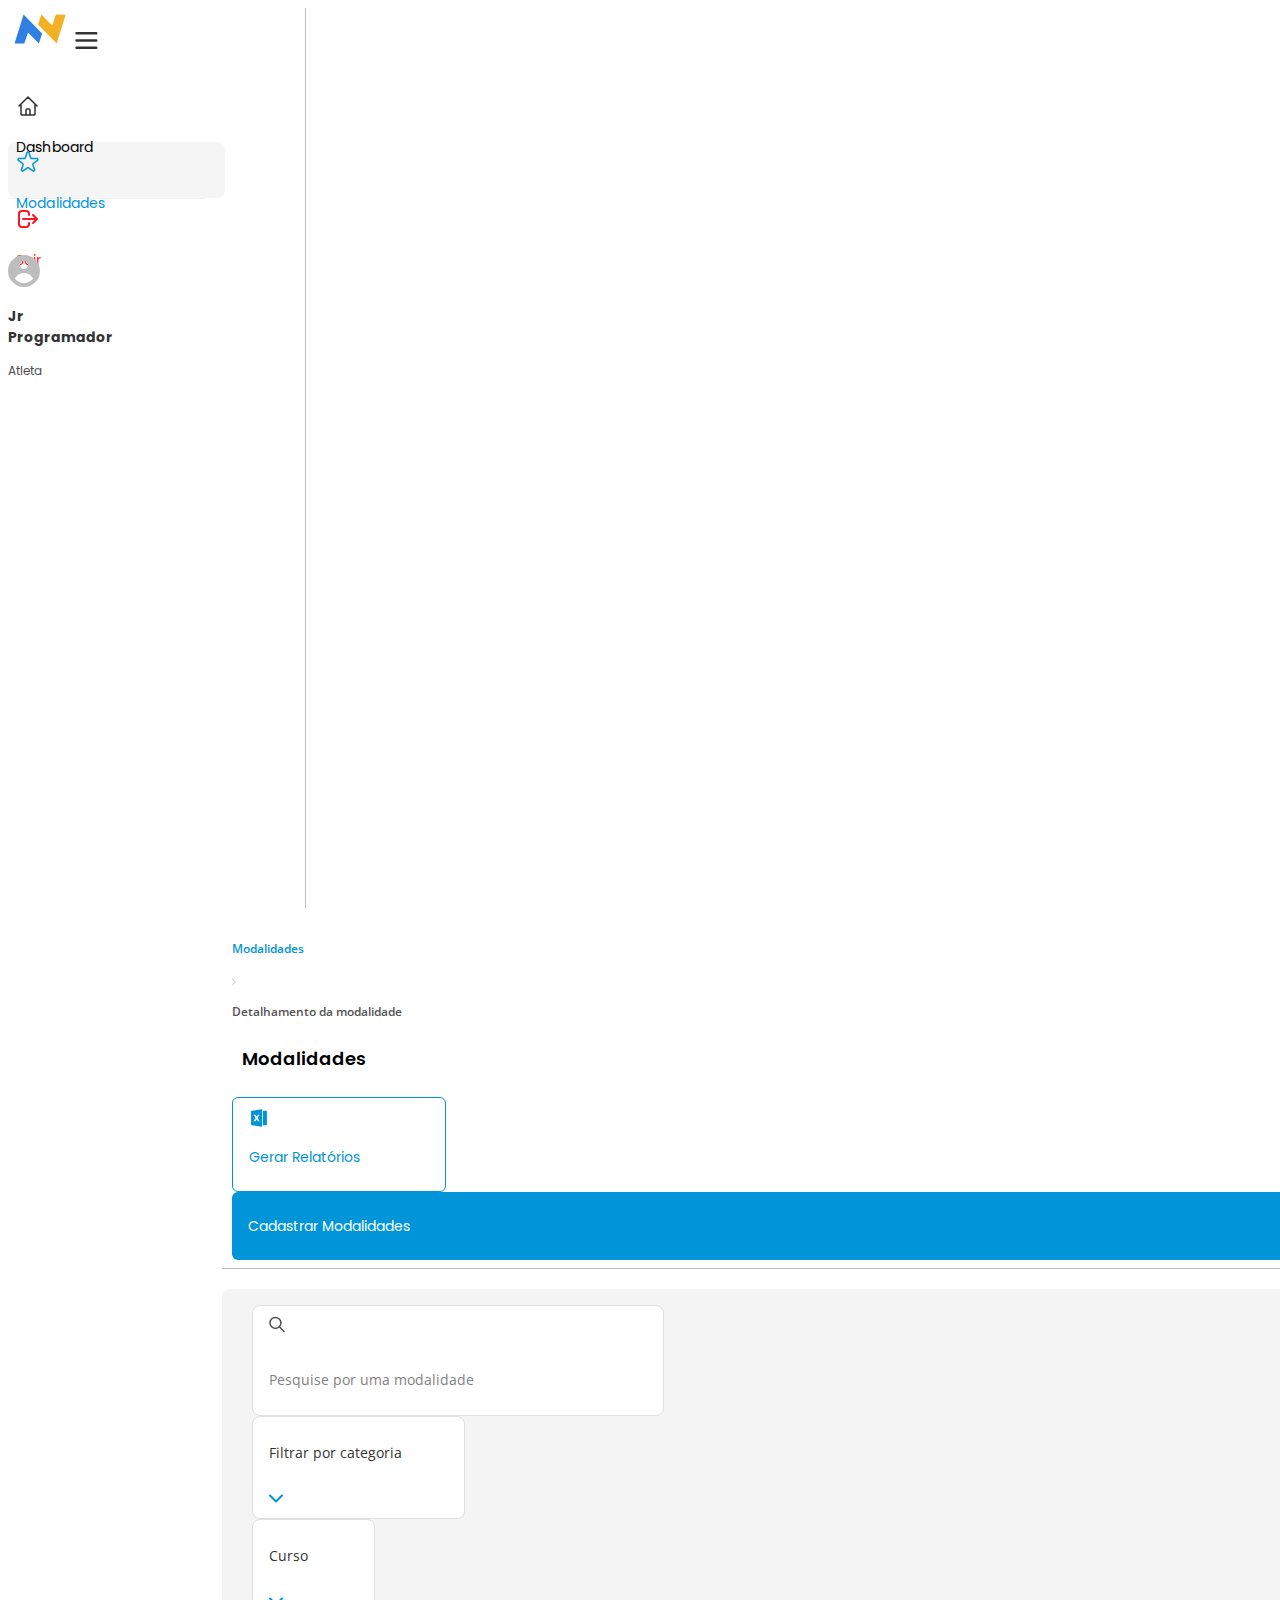
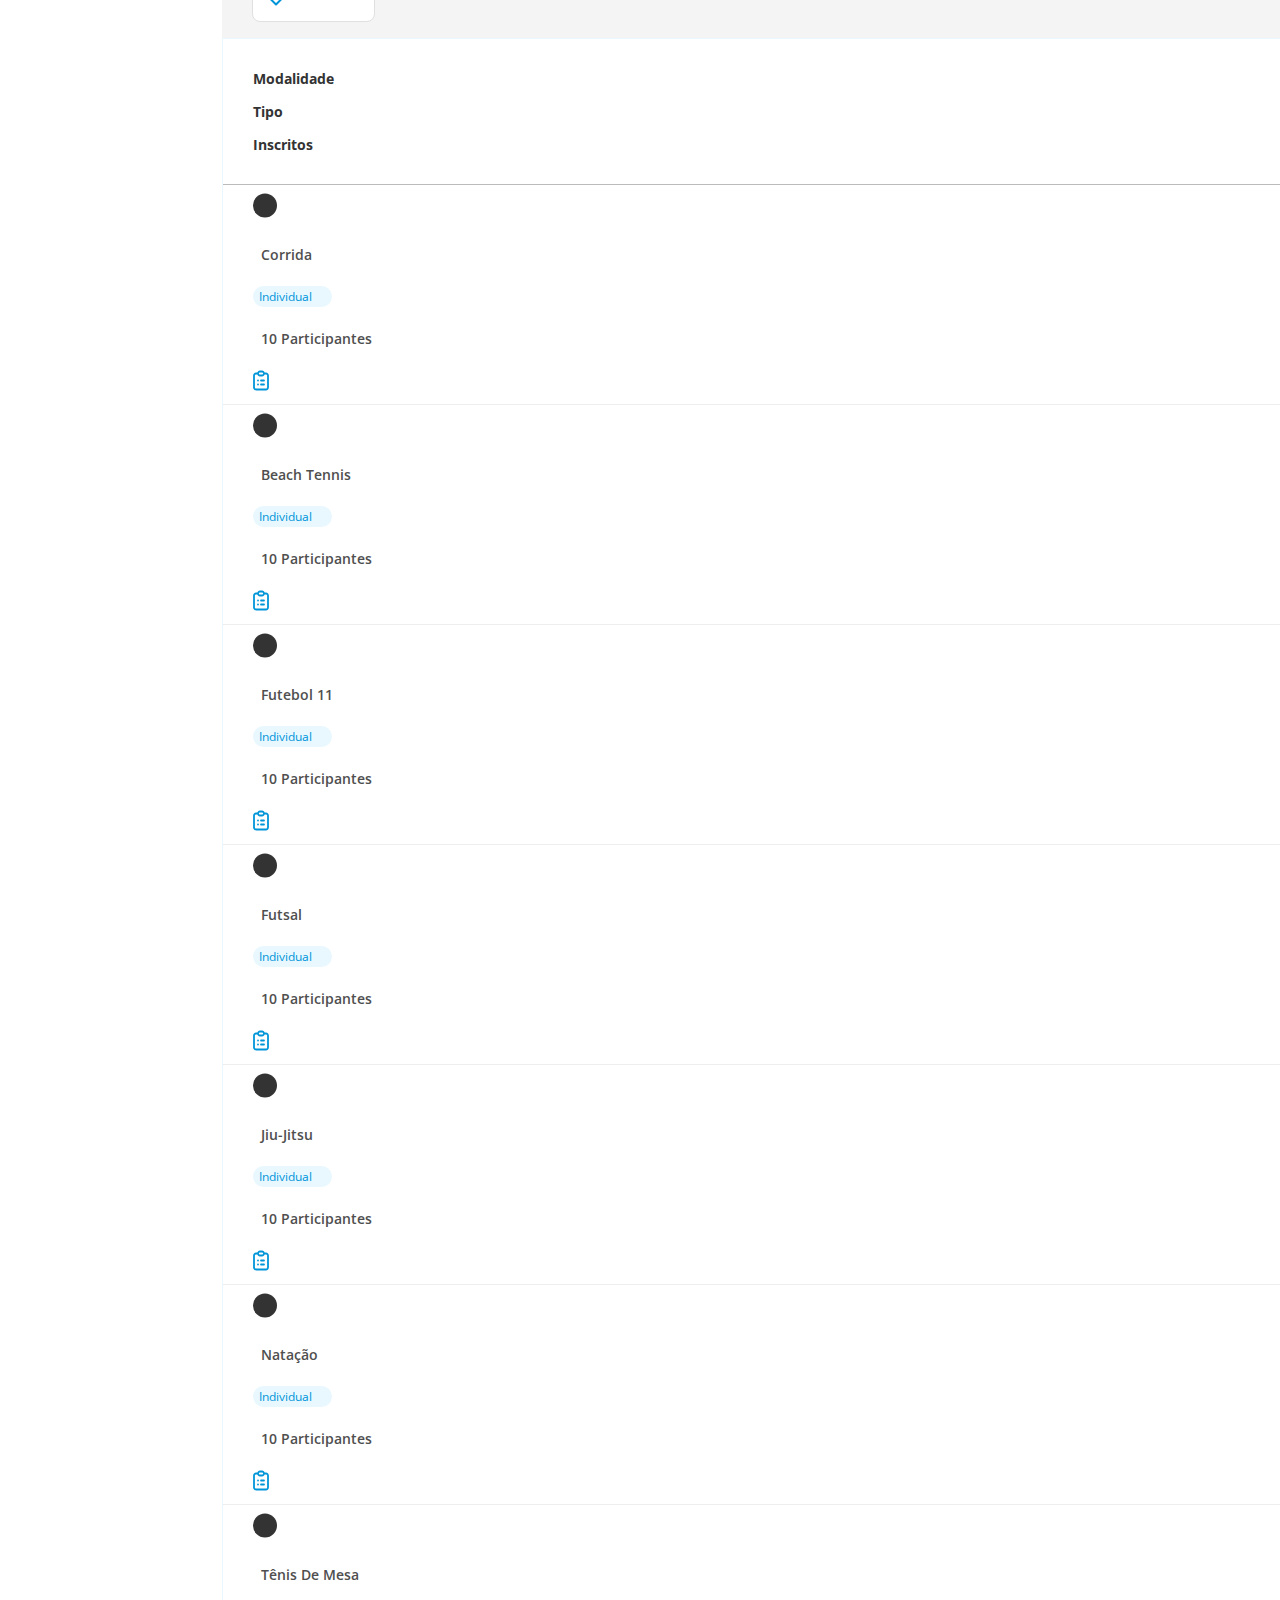
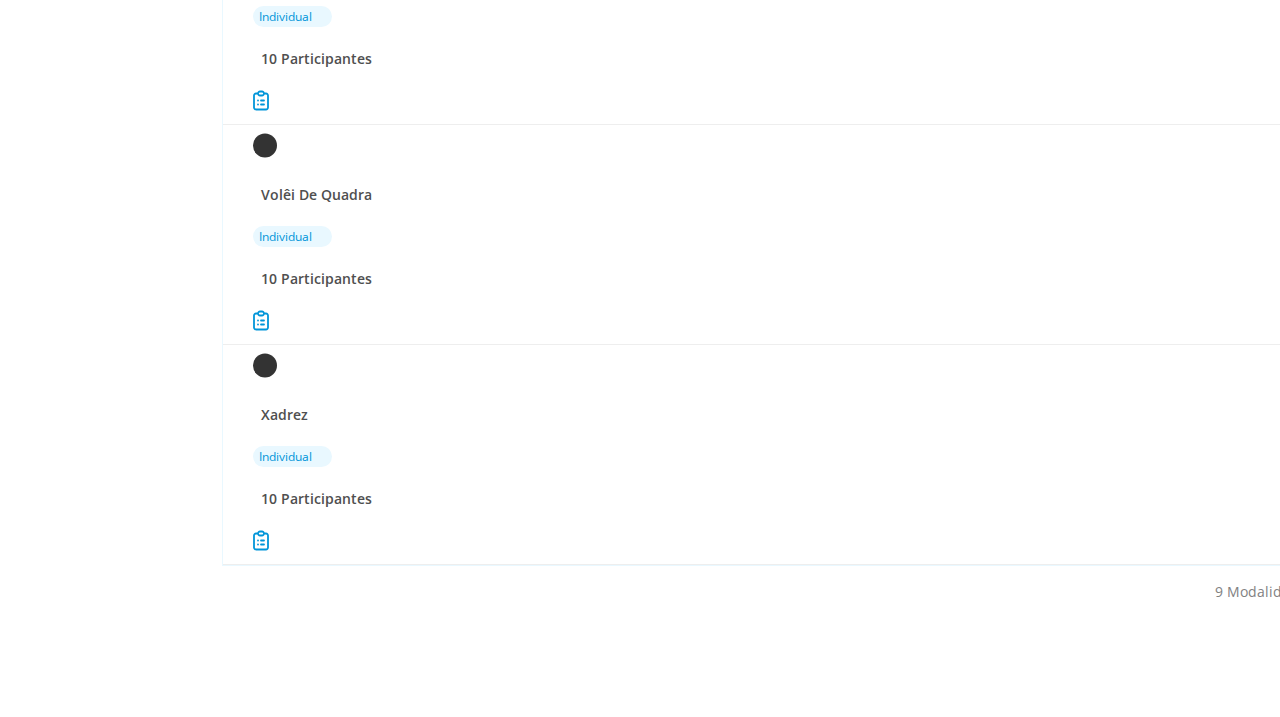
==== commit b0a3900a: "enviando versaõ final" ====
--- a/index.html
+++ b/index.html
@@ -4,93 +4,177 @@
   <meta charset="UTF-8">
   <meta http-equiv="X-UA-Compatible" content="IE=edge">
   <meta name="viewport" content="width=device-width, initial-scale=1.0">
-  <title>Tela 12 - Dashboard / Modalidade /  Categorias / Cadastro</title>
+  <title>Tela 8</title>
   <link href="https://cdn.jsdelivr.net/npm/bootstrap@5.3.2/dist/css/bootstrap.min.css" rel="stylesheet" integrity="sha384-T3c6CoIi6uLrA9TneNEoa7RxnatzjcDSCmG1MXxSR1GAsXEV/Dwwykc2MPK8M2HN" crossorigin="anonymous">
-  <link rel="stylesheet" href="assets/style/style.css">
+  <link rel="stylesheet" href="assets/css/style.css">
   <link rel="preconnect" href="https://fonts.googleapis.com">
   <link rel="preconnect" href="https://fonts.gstatic.com" crossorigin>
   <link href="https://fonts.googleapis.com/css2?family=Open+Sans:wght@400;600&family=Poppins:wght@400;600;700&display=swap" rel="stylesheet">
 </head>
-<body class="h-100 d-flex">
-  <section class="h-100 d-flex flex-column justify-content-between" style="padding: 32px; max-width: 296px; margin-bottom: 32px; border-right: 1px solid #BDBDBD;" id="menu">
-      <div>
-        <div class="d-flex justify-content-between" id="menu_bar">
-          <a href="">
-            <figure><img src="assets/img/logo_simples.svg" alt=""></figure>
-          </a>
-          <figure style="cursor: pointer;"><img src="assets/img/menu_icon.svg" alt=""></figure>
-        </div>
-        <div class="d-flex flex-column" style="gap: 20px;">
-          <a href="" style="text-decoration: none; color: #333; font-size: 14px; letter-spacing: 0.14px; padding: 8px;"><img src="assets/img/casa.svg" alt="" style="padding-right: 8px;">Dashboard</a>
-          <a href="" style="text-decoration: none; color: #0095D9; font-size: 14px; letter-spacing: 0.14px; padding: 8px; border-radius: 8px; background-color: #F5F5F5;"><img src="assets/img/estrela-azul.svg" alt="" style="padding-right: 8px;">Modalidades</a>
-          <div class="divisor-cinza"></div>
-          <a href="" style="text-decoration: none; color: #FF161F"><img src="assets/img/sair.svg" alt="" style="padding-right: 8px;">Sair</a>
-        </div>
-      </div>
-      <div>
-        <div class="d-flex" style="gap: 8px; cursor: pointer;">
-          <figure><img src="assets/img/user_icon.svg" alt=""></figure>
-          <div>
-            <h4 style="color: #333; font-size: 14px; font-weight: 700; margin: 0;">Jr Programador</h4>
-            <p style="color: #4F4F4F; font-size: 12px;">Atleta</p>
-          </div>
-        </div>
-      </div>
-  </section>
-  <section class="container">
-    <div class="row" style="padding-bottom: 8px; border-bottom: 1px solid #DDD; margin-top: 32px; margin-bottom: 32px;">
-      <div class="col-3">
-        <nav class="d-flex align-items-center" style="padding-left: 10px; padding-right: 10px;">
-          <a href="" style="color: #0095D9; font-size: 12px; font-weight: 600; text-decoration: none;">Modalidades</a>
-          <img src="assets/img/seta-de-navegacao.svg" alt="" style="padding-left: 8px; padding-right: 8px;">
-          <a href="" style="color: #0095D9; font-size: 12px; font-weight: 600; text-decoration: none;">Natação</a>
-          <img src="assets/img/seta-de-navegacao.svg" alt="" style="padding-left: 8px; padding-right: 8px;">
-          <a href="" style="color: #555; font-size: 12px; text-decoration: none;">Categorias</a>
-        </nav>
-        <h2 style="color: #333; font-family: Poppins; font-size: 18px; font-weight: 600; margin: 0; padding: 10px;">Categorias de Modalidade</h2>
-      </div>
-    </div>
-    <div class="row">
-      <div class="col-2 card d-flex align-items-center h-100" style="padding: 16px; margin-right: 24px;">
-        <div class="d-flex justify-content-center align-items-center" style="width: 100px; height: 100px; border-radius: 100px; background-color: #333;"><img src="assets/img/maki_swimming.svg" alt=""></div>
-        <div class="card-body">
-          <div class="card-text">
-            <div style="height: 1px; width: 140px; background-color: #E0E0E0; margin-bottom: 20px; margin-top: 20px;"></div>
-            <div class="d-flex flex-column" style="gap: 4px; margin-bottom: 20px;">
-              <p style="color: #333; font-size: 14px; font-weight: 600;">Tipo</p>
-              <p style="color: #0095D9; font-size: 12px; border-radius: 100px; background: #E9F8FF; padding: 2px 6px; width: 68px;">Individual</p>
+<body>
+    <section class="d-flex flex-row column-gap-4">
+        <aside class="aside d-flex flex-column col-2 justify-content-between ps-4 pe-4 pt-1 mt-4 pb-5">
+            <div class="d-flex flex-column row-gap-20px">
+                <div class="d-flex flex-row col col-12 justify-content-between align-items-center top-icons-aside-menu">
+                    <img class="logo-awe" src="assets/img/logo-awe.svg" alt="">
+                    <img class="menu-hamburguer" src="assets/img/menu_icon.svg" alt="">
+                </div>
+                <div class="d-flex col align-items-start column-gap-2 menu-aside-div">
+                    <img src="assets/img/casa.svg" alt="">
+                    <p class="aside-menu-typography m-0">Dashboard</p>
+                </div>
+                <div class="d-flex col align-items-center column-gap-2 menu-aside-div modalidades-div">
+                    <img src="assets/img/estrela-azul.svg" alt="">
+                    <p class="aside-menu-typography m-0 modalidades-text">Modalidades</p>
+                </div>
+                <div class="line-separator"></div>
+                <div class="d-flex col align-items-start column-gap-2 menu-aside-div">
+                    <img src="assets/img/sair.svg" alt="">
+                    <p class="red-text aside-menu-typography m-0">Sair</p>
+                </div>
             </div>
-            <div class="d-flex flex-column" style="gap: 4px;">
-              <p style="color: #333; font-size: 14px; font-weight: 600;">Inscrições</p>
-              <p style="color: #4F4F4F; font-size: 14px;">0 Atletas</p>
+            <div class="profile d-flex justify-content-between align-items-center col-3 column-gap-2">
+                <img class="user-image" src="assets/img/user_icon.svg" alt="">
+                <div class="d-flex flex-column justify-content-center col-12">
+                    <p class="name-athlete-profile m-0 p-0">Jr Programador</p>
+                    <p class="user-job m-0 p-0">Atleta</p>
+                </div>
             </div>
-            <div style="height: 1px; width: 140px; background-color: #E0E0E0; margin-bottom: 20px; margin-top: 20px;"></div>
-            <a href="" class="card-link" style="color: #0095D9; font-size: 14px;">Exibir categorias</a>
-          </div>
-        </div>
-      </div>
-      <form action="#" method="get" class="col-6 d-flex flex-column">
-        <div class="card d-flex flex-column" style="gap: 10px; padding: 32px;">
-          <div class="col-7">
-            <label for="nome" class="form-label">Nome</label>
-            <input id="nome" type="text" class="form-control" placeholder="Digite o nome da categoria">
-          </div>
-          <div class="col-5">
-            <label for="ocupação" class="form-label">Ocupação máxima por curso</label>
-            <input id="ocupação" type="number" class="form-control" placeholder="00">
-          </div>
-          <div class="col-5">
-            <label for="limite-mas" class="form-label">Limite masculino</label>
-            <input id="limite-mas" type="number" class="form-control" placeholder="00">
-          </div>
-          <div class="col-5">
-            <label for="limite-fem" class="form-label">Limite feminino</label>
-            <input id="limite-fem" type="number" class="form-control" placeholder="00">
-          </div>
-        </div>
-        <button type="submit" class="form-button align-self-end">Cadastrar</button>
-      </form>
-    </div>
-  </section>
+        </aside>
+
+        <main class="main-content">
+            <div class="main-top d-flex flex-column row-gap-2 main-content-width">
+                <div class="d-flex column-gap-2 align-items-center">
+                    <p class="blue-link bread-crumb m-0">Modalidades</p>
+                    <img src="assets/img/setinha-cinza.svg" alt="" class="gray-arrow">
+                    <p class="bread-crumb m-0">Detalhamento da modalidade</p>
+                </div>
+                <div class="d-flex align-items-center justify-content-between ">
+                    <h2 class="main-title m-0">Modalidades</h2>
+                    <div class="buttons d-flex column-gap-4 justify-content-between">
+                        <div class="d-flex column-gap-10px btn align-items-center gerar-relatorio-button">
+                            <img src="assets/img/relatorio-icone.svg" alt="" class="gerar-relatorio-img">
+                            <p class="gerar-relatorio-button-text btn-text m-0">Gerar Relatórios</p>
+                        </div>
+                        <div class="blue-btn btn d-flex align-items-center">
+                            <p class="btn-text m-0 p-0">Cadastrar Modalidades</p>
+                        </div>
+                    </div>
+                </div>
+            </div>
+            <div class="selection-bar d-flex column-gap-2 main-content-width mb-1">
+                <div class="search-field field-select-bar d-flex align-items-center">
+                    <img src="assets/img/lupa.svg" alt="" class="img-spacing">
+                    <p class="select-text m-0 gray-text-search-field">Pesquise por uma modalidade</p>     
+                </div>
+                <div class="category-field field-select-bar d-flex align-items-center">
+                    <p class="select-text m-0">Filtrar por categoria</p>
+                    <img src="assets/img/setinha-baixo.svg" alt="" class="img-spacing">
+                </div>
+                <div class="d-flex field-select-bar d-flex course-field align-items-center">
+                    <p class="select-text m-0">Curso</p>
+                    <img src="assets/img/setinha-baixo.svg" alt="" class="img-spacing">
+                </div>
+            </div>
+            <div class="sports-table d-flex flex-column main-content-width">
+                <div class="subtitle-table d-flex column-gap-table-20px">
+                    <p class="modalidade m-0 subtitle-table-text">Modalidade</p>
+                    <p class="tipo m-0 subtitle-table-text">Tipo</p>
+                    <p class="inscritos m-0 subtitle-table-text">Inscritos</p>
+                </div>
+                <div class="sport-line d-flex column-gap-table-20px align-items-center">
+                    <div class="position-relative">
+                        <img src="assets/img/fundo-preto-modalidades.svg" alt="">
+                        <img src="assets/img/corrida-icone.svg" alt="" class="position-absolute icon-sport">
+                    </div>
+                    <p class="sport-name m-0">Corrida</p>
+                    <div class="description-div"><p class="description m-0">Individual</p></div>
+                    <p class="participant-number m-0">10 Participantes</p>
+                    <div class="form-img"><img src="assets/img/formulario-azul.svg" alt=""></div>
+                </div>
+                <div class="sport-line d-flex column-gap-table-20px align-items-center">
+                    <div class="position-relative">
+                        <img src="assets/img/fundo-preto-modalidades.svg" alt="">
+                        <img src="assets/img/beachtenis-icone.svg" alt="" class="position-absolute icon-sport">
+                    </div>
+                    <p class="sport-name m-0">Beach Tennis</p>
+                    <div class="description-div"><p class="description m-0">Individual</p></div>
+                    <p class="participant-number m-0">10 Participantes</p>
+                    <div class="form-img"><img src="assets/img/formulario-azul.svg" alt=""></div>
+                </div>
+                <div class="sport-line d-flex column-gap-table-20px align-items-center">
+                    <div class="position-relative">
+                        <img src="assets/img/fundo-preto-modalidades.svg" alt="">
+                        <img src="assets/img/corrida-icone.svg" alt="" class="position-absolute icon-sport">
+                    </div>
+                    <p class="sport-name m-0">Futebol 11</p>
+                    <div class="description-div"><p class="description m-0">Individual</p></div>
+                    <p class="participant-number m-0">10 Participantes</p>
+                    <div class="form-img"><img src="assets/img/formulario-azul.svg" alt=""></div>
+                </div>
+                <div class="sport-line d-flex column-gap-table-20px align-items-center">
+                    <div class="position-relative">
+                        <img src="assets/img/fundo-preto-modalidades.svg" alt="">
+                        <img src="assets/img/corrida-icone.svg" alt="" class="position-absolute icon-sport">
+                    </div>
+                    <p class="sport-name m-0">Futsal</p>
+                    <div class="description-div"><p class="description m-0">Individual</p></div>
+                    <p class="participant-number m-0">10 Participantes</p>
+                    <div class="form-img"><img src="assets/img/formulario-azul.svg" alt=""></div>
+                </div>
+                <div class="sport-line d-flex column-gap-table-20px align-items-center">
+                    <div class="position-relative">
+                        <img src="assets/img/fundo-preto-modalidades.svg" alt="">
+                        <img src="assets/img/corrida-icone.svg" alt="" class="position-absolute icon-sport">
+                    </div>
+                    <p class="sport-name m-0">Jiu-Jitsu</p>
+                    <div class="description-div"><p class="description m-0">Individual</p></div>
+                    <p class="participant-number m-0">10 Participantes</p>
+                    <div class="form-img"><img src="assets/img/formulario-azul.svg" alt=""></div>
+                </div>
+                <div class="sport-line d-flex column-gap-table-20px align-items-center">
+                    <div class="position-relative">
+                        <img src="assets/img/fundo-preto-modalidades.svg" alt="">
+                        <img src="assets/img/corrida-icone.svg" alt="" class="position-absolute icon-sport">
+                    </div>
+                    <p class="sport-name m-0">Natação</p>
+                    <div class="description-div"><p class="description m-0">Individual</p></div>
+                    <p class="participant-number m-0">10 Participantes</p>
+                    <div class="form-img"><img src="assets/img/formulario-azul.svg" alt=""></div>
+                </div>
+                <div class="sport-line d-flex column-gap-table-20px align-items-center">
+                    <div class="position-relative">
+                        <img src="assets/img/fundo-preto-modalidades.svg" alt="">
+                        <img src="assets/img/corrida-icone.svg" alt="" class="position-absolute icon-sport">
+                    </div>
+                    <p class="sport-name m-0">Tênis De Mesa</p>
+                    <div class="description-div"><p class="description m-0">Individual</p></div>
+                    <p class="participant-number m-0">10 Participantes</p>
+                    <div class="form-img"><img src="assets/img/formulario-azul.svg" alt=""></div>
+                </div>
+                <div class="sport-line d-flex column-gap-table-20px align-items-center">
+                    <div class="position-relative">
+                        <img src="assets/img/fundo-preto-modalidades.svg" alt="">
+                        <img src="assets/img/corrida-icone.svg" alt="" class="position-absolute icon-sport">
+                    </div>
+                    <p class="sport-name m-0">Volêi De Quadra</p>
+                    <div class="description-div"><p class="description m-0">Individual</p></div>
+                    <p class="participant-number m-0">10 Participantes</p>
+                    <div class="form-img"><img src="assets/img/formulario-azul.svg" alt=""></div>
+                </div>
+                <div class="sport-line d-flex column-gap-table-20px align-items-center">
+                    <div class="position-relative">
+                        <img src="assets/img/fundo-preto-modalidades.svg" alt="">
+                        <img src="assets/img/corrida-icone.svg" alt="" class="position-absolute icon-sport">
+                    </div>
+                    <p class="sport-name m-0">Xadrez</p>
+                    <div class="description-div"><p class="description m-0">Individual</p></div>
+                    <p class="participant-number m-0">10 Participantes</p>
+                    <div class="form-img"><img src="assets/img/formulario-azul.svg" alt=""></div>
+                </div>
+            </div>
+            <div class="d-flex flex-row-reverse main-content-width"><p class="text-below-table">9 Modalidades exibidas</p></div>
+        </main>
+    </section>
 </body>
-</html>+</html> --- a/assets/css/style.css
+++ b/assets/css/style.css
@@ -0,0 +1,312 @@
+body{
+    font-family: 'Open Sans', sans-serif;
+}
+
+.menu-aside-div {
+    width: 201px;
+    height: 40px;
+    padding: 8px;
+}
+
+.aside-menu-typography {
+    font-family: Poppins;
+    font-size: 14px;
+    font-style: normal;
+    font-weight: 400;
+    line-height: normal;
+    letter-spacing: 0.14px; 
+}
+
+.logo-awe {
+    padding: 5.5px;
+}
+
+.row-gap-20px {
+    row-gap: 20px;
+}
+
+.line-separator {
+    width: 197.001px;
+    height: 1px; 
+    background-color: #F2F2F2;
+}
+
+.menu-hamburguer {
+    width: 22.857px;
+    height: 17.143px; 
+}
+
+.red-text {
+    color: #FF161F; 
+}
+
+.top-icons-aside-menu {
+    margin-bottom: 32px;
+}
+
+.border-bottom-div {
+    width: 1152px; 
+    border-bottom: 1px solid #DDD; 
+    row-gap: 16px;
+}
+
+.user-image {
+    width: 32px;
+    height: 32px;
+}
+
+.name-athlete-profile {
+    color: #333;
+    font-family: Poppins;
+    font-size: 14px;
+    font-style: normal;
+    font-weight: 700;
+    line-height: normal;
+    width: 115px;
+}
+
+.aside {
+    width: 297px;
+    height: 900px;
+    border-right: 1px solid #BDBDBD;}
+
+.user-job {
+    color: #4F4F4F;
+    font-family: Poppins;
+    font-size: 12px;
+    font-style: normal;
+    font-weight: 400;
+    line-height: normal;
+}
+
+.main-top {
+    border-bottom: solid 1px #BBB;
+    padding-bottom: 8px;
+    padding-left: 10px;
+}
+
+.modalidades-div {
+    border-radius: 8px;
+    background-color: #F5F5F5; 
+}
+
+.modalidades-text {
+    color: #0095D9;
+}
+
+.bread-crumb {
+    font-family: Open Sans;
+    font-size: 12px;
+    font-style: normal;
+    font-weight: 600;
+    line-height: normal; 
+    color: #555;
+}
+
+.blue-link {
+    color: #0095D9;
+}
+
+.gray-text {
+    color: #555;
+    font-weight: 400; 
+}
+
+.gray-arrow {
+    width: 4px;
+    height: 8px; 
+}
+
+.gerar-relatorio-img {
+    width: 20px;
+    height: 20px; 
+}
+
+.btn {
+    padding: 10px 16px;
+    border-radius: 6px; 
+}
+
+.btn-text {
+    font-family: Poppins;
+    font-size: 14px;
+    font-style: normal;
+    font-weight: 400;
+    line-height: 20px;
+}
+
+.gerar-relatorio-button {
+    width: 180px;
+    border: solid 1px #0095D9;
+}
+
+.gerar-relatorio-button-text {
+    color: #0095D9;
+}
+
+.blue-btn {
+    background-color: #0095D9;
+    color: #fff;
+}
+
+.column-gap-10px {
+    column-gap: 10px;
+}
+
+.main-content-width {
+    width: 1152px; 
+}
+
+.main-title {
+    font-variant-numeric: lining-nums tabular-nums;
+    font-family: Poppins;
+    font-size: 18px;
+    font-style: normal;
+    font-weight: 600;
+    line-height: normal; 
+    padding: 10px;
+}
+
+.selection-bar{
+    padding: 16px 30px; 
+    border-radius: 8px 8px 0px 0px;
+    background-color: #F4F4F4; 
+    margin-top: 20px;
+}
+
+.search-field {
+    width: 394px;
+}
+
+.category-field {
+    width: 195px;
+}
+
+.course-field {
+    width: 105px;
+}
+
+.field-select-bar {
+    border-radius: 8px;
+    border: solid 1px #E0E0E0;
+    padding: 2px 8px; 
+    background-color: #fff;
+}
+
+.img-spacing {
+    padding: 8px;
+}
+
+.select-text {
+    padding: 10px 8px;
+    font-family: Open Sans;
+    font-size: 14px;
+    font-style: normal;
+    font-weight: 400;
+    line-height: normal; 
+    color: #333;
+}
+
+.gray-text-search-field {
+    color: #828282;
+}
+
+.sports-table {
+     border: #E9F8FF solid 1px;
+}
+
+.subtitle-table {
+    padding: 16px 30px;
+    border-bottom: 1px solid #BBB;
+}
+
+.column-gap-table-20px {
+    column-gap: 20px;
+}
+
+.subtitle-table-text {
+    font-family: Open Sans;
+    font-size: 14px;
+    font-style: normal;
+    font-weight: 700;
+    line-height: normal; 
+    color: #333;
+}
+
+.modalidade {
+    width: 260px;
+}
+
+.tipo {
+    width: 180px;
+}
+
+.inscritos {
+    width: 200px;
+}
+
+.sport-line {
+    padding: 8px 30px;
+    border-bottom: 1px solid #EEE; 
+}
+
+.icon-sport{
+    top: 25%;
+    left: 18%;
+}
+
+.sport-name {
+    width: 220px;
+    padding: 8px;
+    font-family: Open Sans;
+    font-size: 14px;
+    font-style: normal;
+    font-weight: 600;
+    line-height: normal;
+    text-transform: capitalize; 
+    color: #4F4F4F;
+}
+
+.description {
+    width: 67px;
+    padding: 2px 6px;
+    font-family: Open Sans;
+    font-size: 12px;
+    font-style: normal;
+    font-weight: 400;
+    line-height: normal; 
+    color: #0095D9;
+    border-radius: 100px;
+    background-color: #E9F8FF; 
+}
+
+.description-div {
+    width: 170px;
+}
+
+.participant-number {
+    width: 291px;
+    padding: 8px;
+    font-family: Open Sans;
+    font-size: 14px;
+    font-style: normal;
+    font-weight: 600;
+    line-height: normal;
+    text-transform: capitalize; 
+    color: #4F4F4F;
+}
+
+.main-content {
+    margin: 32px 213px 116px 214px;
+}
+
+.text-below-table {
+    text-align: right;
+    font-family: Open Sans;
+    font-size: 14px;
+    font-style: normal;
+    font-weight: 400;
+    line-height: normal; 
+    color: #828282;
+    margin: 16px 0px 0px 0px;
+}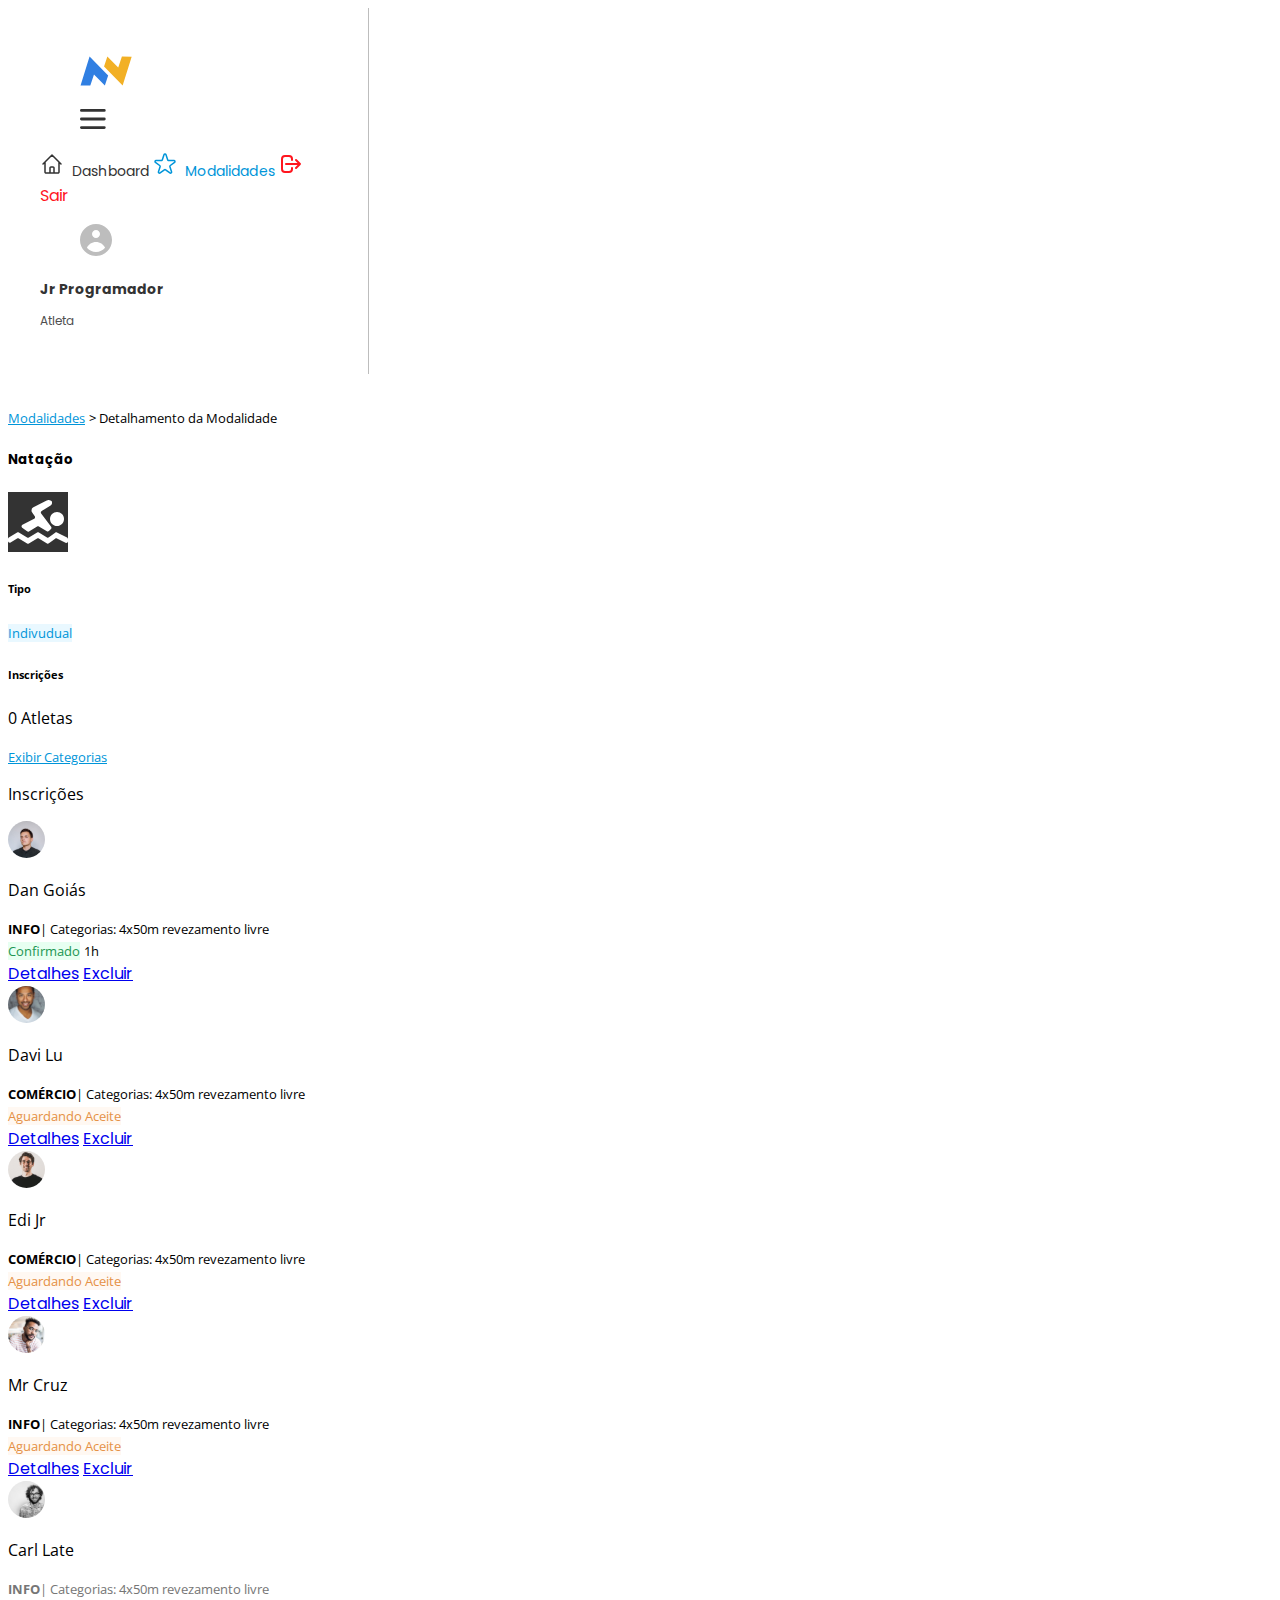
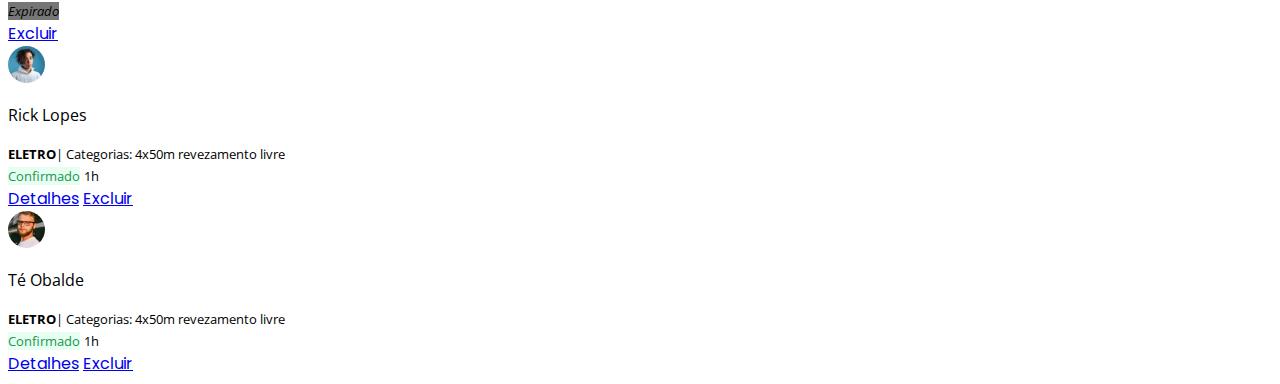
==== commit 1ae0b500: "Finalizando a tela 9" ====
--- a/index.html
+++ b/index.html
@@ -1,180 +1,225 @@
 <!DOCTYPE html>
 <html lang="en" class="h-100">
+
 <head>
   <meta charset="UTF-8">
   <meta http-equiv="X-UA-Compatible" content="IE=edge">
   <meta name="viewport" content="width=device-width, initial-scale=1.0">
-  <title>Tela 8</title>
-  <link href="https://cdn.jsdelivr.net/npm/bootstrap@5.3.2/dist/css/bootstrap.min.css" rel="stylesheet" integrity="sha384-T3c6CoIi6uLrA9TneNEoa7RxnatzjcDSCmG1MXxSR1GAsXEV/Dwwykc2MPK8M2HN" crossorigin="anonymous">
+  <title>Dashboard - Modalidades - Detalhes</title>
+  <link href="https://cdn.jsdelivr.net/npm/bootstrap@5.3.2/dist/css/bootstrap.min.css" rel="stylesheet"
+    integrity="sha384-T3c6CoIi6uLrA9TneNEoa7RxnatzjcDSCmG1MXxSR1GAsXEV/Dwwykc2MPK8M2HN" crossorigin="anonymous">
   <link rel="stylesheet" href="assets/css/style.css">
   <link rel="preconnect" href="https://fonts.googleapis.com">
   <link rel="preconnect" href="https://fonts.gstatic.com" crossorigin>
-  <link href="https://fonts.googleapis.com/css2?family=Open+Sans:wght@400;600&family=Poppins:wght@400;600;700&display=swap" rel="stylesheet">
+  <link href="https://fonts.googleapis.com/css2?family=Poppins:wght@300;400;500;600;700&display=swap" rel="stylesheet">
+  <link href="https://fonts.googleapis.com/css2?family=Open+Sans:wght@300;400;500;600;700&display=swap"
+    rel="stylesheet">
 </head>
-<body>
-    <section class="d-flex flex-row column-gap-4">
-        <aside class="aside d-flex flex-column col-2 justify-content-between ps-4 pe-4 pt-1 mt-4 pb-5">
-            <div class="d-flex flex-column row-gap-20px">
-                <div class="d-flex flex-row col col-12 justify-content-between align-items-center top-icons-aside-menu">
-                    <img class="logo-awe" src="assets/img/logo-awe.svg" alt="">
-                    <img class="menu-hamburguer" src="assets/img/menu_icon.svg" alt="">
-                </div>
-                <div class="d-flex col align-items-start column-gap-2 menu-aside-div">
-                    <img src="assets/img/casa.svg" alt="">
-                    <p class="aside-menu-typography m-0">Dashboard</p>
-                </div>
-                <div class="d-flex col align-items-center column-gap-2 menu-aside-div modalidades-div">
-                    <img src="assets/img/estrela-azul.svg" alt="">
-                    <p class="aside-menu-typography m-0 modalidades-text">Modalidades</p>
-                </div>
-                <div class="line-separator"></div>
-                <div class="d-flex col align-items-start column-gap-2 menu-aside-div">
-                    <img src="assets/img/sair.svg" alt="">
-                    <p class="red-text aside-menu-typography m-0">Sair</p>
-                </div>
-            </div>
-            <div class="profile d-flex justify-content-between align-items-center col-3 column-gap-2">
-                <img class="user-image" src="assets/img/user_icon.svg" alt="">
-                <div class="d-flex flex-column justify-content-center col-12">
-                    <p class="name-athlete-profile m-0 p-0">Jr Programador</p>
-                    <p class="user-job m-0 p-0">Atleta</p>
-                </div>
-            </div>
-        </aside>
-
-        <main class="main-content">
-            <div class="main-top d-flex flex-column row-gap-2 main-content-width">
-                <div class="d-flex column-gap-2 align-items-center">
-                    <p class="blue-link bread-crumb m-0">Modalidades</p>
-                    <img src="assets/img/setinha-cinza.svg" alt="" class="gray-arrow">
-                    <p class="bread-crumb m-0">Detalhamento da modalidade</p>
-                </div>
-                <div class="d-flex align-items-center justify-content-between ">
-                    <h2 class="main-title m-0">Modalidades</h2>
-                    <div class="buttons d-flex column-gap-4 justify-content-between">
-                        <div class="d-flex column-gap-10px btn align-items-center gerar-relatorio-button">
-                            <img src="assets/img/relatorio-icone.svg" alt="" class="gerar-relatorio-img">
-                            <p class="gerar-relatorio-button-text btn-text m-0">Gerar Relatórios</p>
-                        </div>
-                        <div class="blue-btn btn d-flex align-items-center">
-                            <p class="btn-text m-0 p-0">Cadastrar Modalidades</p>
-                        </div>
-                    </div>
-                </div>
-            </div>
-            <div class="selection-bar d-flex column-gap-2 main-content-width mb-1">
-                <div class="search-field field-select-bar d-flex align-items-center">
-                    <img src="assets/img/lupa.svg" alt="" class="img-spacing">
-                    <p class="select-text m-0 gray-text-search-field">Pesquise por uma modalidade</p>     
-                </div>
-                <div class="category-field field-select-bar d-flex align-items-center">
-                    <p class="select-text m-0">Filtrar por categoria</p>
-                    <img src="assets/img/setinha-baixo.svg" alt="" class="img-spacing">
-                </div>
-                <div class="d-flex field-select-bar d-flex course-field align-items-center">
-                    <p class="select-text m-0">Curso</p>
-                    <img src="assets/img/setinha-baixo.svg" alt="" class="img-spacing">
-                </div>
-            </div>
-            <div class="sports-table d-flex flex-column main-content-width">
-                <div class="subtitle-table d-flex column-gap-table-20px">
-                    <p class="modalidade m-0 subtitle-table-text">Modalidade</p>
-                    <p class="tipo m-0 subtitle-table-text">Tipo</p>
-                    <p class="inscritos m-0 subtitle-table-text">Inscritos</p>
-                </div>
-                <div class="sport-line d-flex column-gap-table-20px align-items-center">
-                    <div class="position-relative">
-                        <img src="assets/img/fundo-preto-modalidades.svg" alt="">
-                        <img src="assets/img/corrida-icone.svg" alt="" class="position-absolute icon-sport">
-                    </div>
-                    <p class="sport-name m-0">Corrida</p>
-                    <div class="description-div"><p class="description m-0">Individual</p></div>
-                    <p class="participant-number m-0">10 Participantes</p>
-                    <div class="form-img"><img src="assets/img/formulario-azul.svg" alt=""></div>
-                </div>
-                <div class="sport-line d-flex column-gap-table-20px align-items-center">
-                    <div class="position-relative">
-                        <img src="assets/img/fundo-preto-modalidades.svg" alt="">
-                        <img src="assets/img/beachtenis-icone.svg" alt="" class="position-absolute icon-sport">
-                    </div>
-                    <p class="sport-name m-0">Beach Tennis</p>
-                    <div class="description-div"><p class="description m-0">Individual</p></div>
-                    <p class="participant-number m-0">10 Participantes</p>
-                    <div class="form-img"><img src="assets/img/formulario-azul.svg" alt=""></div>
-                </div>
-                <div class="sport-line d-flex column-gap-table-20px align-items-center">
-                    <div class="position-relative">
-                        <img src="assets/img/fundo-preto-modalidades.svg" alt="">
-                        <img src="assets/img/corrida-icone.svg" alt="" class="position-absolute icon-sport">
-                    </div>
-                    <p class="sport-name m-0">Futebol 11</p>
-                    <div class="description-div"><p class="description m-0">Individual</p></div>
-                    <p class="participant-number m-0">10 Participantes</p>
-                    <div class="form-img"><img src="assets/img/formulario-azul.svg" alt=""></div>
-                </div>
-                <div class="sport-line d-flex column-gap-table-20px align-items-center">
-                    <div class="position-relative">
-                        <img src="assets/img/fundo-preto-modalidades.svg" alt="">
-                        <img src="assets/img/corrida-icone.svg" alt="" class="position-absolute icon-sport">
-                    </div>
-                    <p class="sport-name m-0">Futsal</p>
-                    <div class="description-div"><p class="description m-0">Individual</p></div>
-                    <p class="participant-number m-0">10 Participantes</p>
-                    <div class="form-img"><img src="assets/img/formulario-azul.svg" alt=""></div>
-                </div>
-                <div class="sport-line d-flex column-gap-table-20px align-items-center">
-                    <div class="position-relative">
-                        <img src="assets/img/fundo-preto-modalidades.svg" alt="">
-                        <img src="assets/img/corrida-icone.svg" alt="" class="position-absolute icon-sport">
-                    </div>
-                    <p class="sport-name m-0">Jiu-Jitsu</p>
-                    <div class="description-div"><p class="description m-0">Individual</p></div>
-                    <p class="participant-number m-0">10 Participantes</p>
-                    <div class="form-img"><img src="assets/img/formulario-azul.svg" alt=""></div>
-                </div>
-                <div class="sport-line d-flex column-gap-table-20px align-items-center">
-                    <div class="position-relative">
-                        <img src="assets/img/fundo-preto-modalidades.svg" alt="">
-                        <img src="assets/img/corrida-icone.svg" alt="" class="position-absolute icon-sport">
-                    </div>
-                    <p class="sport-name m-0">Natação</p>
-                    <div class="description-div"><p class="description m-0">Individual</p></div>
-                    <p class="participant-number m-0">10 Participantes</p>
-                    <div class="form-img"><img src="assets/img/formulario-azul.svg" alt=""></div>
-                </div>
-                <div class="sport-line d-flex column-gap-table-20px align-items-center">
-                    <div class="position-relative">
-                        <img src="assets/img/fundo-preto-modalidades.svg" alt="">
-                        <img src="assets/img/corrida-icone.svg" alt="" class="position-absolute icon-sport">
-                    </div>
-                    <p class="sport-name m-0">Tênis De Mesa</p>
-                    <div class="description-div"><p class="description m-0">Individual</p></div>
-                    <p class="participant-number m-0">10 Participantes</p>
-                    <div class="form-img"><img src="assets/img/formulario-azul.svg" alt=""></div>
-                </div>
-                <div class="sport-line d-flex column-gap-table-20px align-items-center">
-                    <div class="position-relative">
-                        <img src="assets/img/fundo-preto-modalidades.svg" alt="">
-                        <img src="assets/img/corrida-icone.svg" alt="" class="position-absolute icon-sport">
-                    </div>
-                    <p class="sport-name m-0">Volêi De Quadra</p>
-                    <div class="description-div"><p class="description m-0">Individual</p></div>
-                    <p class="participant-number m-0">10 Participantes</p>
-                    <div class="form-img"><img src="assets/img/formulario-azul.svg" alt=""></div>
-                </div>
-                <div class="sport-line d-flex column-gap-table-20px align-items-center">
-                    <div class="position-relative">
-                        <img src="assets/img/fundo-preto-modalidades.svg" alt="">
-                        <img src="assets/img/corrida-icone.svg" alt="" class="position-absolute icon-sport">
-                    </div>
-                    <p class="sport-name m-0">Xadrez</p>
-                    <div class="description-div"><p class="description m-0">Individual</p></div>
-                    <p class="participant-number m-0">10 Participantes</p>
-                    <div class="form-img"><img src="assets/img/formulario-azul.svg" alt=""></div>
-                </div>
-            </div>
-            <div class="d-flex flex-row-reverse main-content-width"><p class="text-below-table">9 Modalidades exibidas</p></div>
-        </main>
-    </section>
+
+<body class="h-100 d-flex">
+  <section class="col-3 h-100 d-flex flex-column justify-content-between poppins"
+    style="padding: 32px; max-width: 296px; margin-bottom: 32px; border-right: 1px solid #BDBDBD;" id="menu">
+    <div class="d-flex flex-column">
+      <div class="d-flex justify-content-between align-items-center pb-5" id="menu_bar">
+        <a href="#">
+          <figure><img src="assets/img/logo_simples.svg" alt=""></figure>
+        </a>
+        <figure style="cursor: pointer;"><img src="assets/img/menu_icon.svg" alt=""></figure>
+      </div>
+      <div class="d-flex flex-column  pe-5" style="gap: 20px;">
+        <a href="#" class="px-2 d-flex align-items-center"
+          style="text-decoration: none; color: #333; font-size: 14px; letter-spacing: 0.14px;"><img
+            src="assets/img/casa.svg" alt="" style="padding-right: 8px;">Dashboard</a>
+        <a href="#" class="px-2 d-flex align-items-center bg-light py-2 rounded"
+          style="text-decoration: none; color: #0095D9; font-size: 14px; letter-spacing: 0.14px;"><img
+            src="assets/img/estrela-azul.svg" alt="" style="padding-right: 8px;">Modalidades</a>
+        <a href="#" class="px-2 d-flex align-items-center border-top pt-4"
+          style="text-decoration: none; color: #FF161F"><img src="assets/img/sair.svg" alt=""
+            style="padding-right: 8px;">Sair</a>
+      </div>
+    </div>
+    <div>
+      <div class="d-flex" style="gap: 8px; cursor: pointer;">
+        <figure><img src="assets/img/user_icon.svg" alt=""></figure>
+        <div>
+          <h4 style="color: #333; font-size: 14px; font-weight: 700; margin: 0;">Jr Programador</h4>
+          <p style="color: #4F4F4F; font-size: 12px;">Atleta</p>
+        </div>
+      </div>
+    </div>
+  </section>
+  <section class="container open-sans col-9 pt-4">
+    <div class="col-12">
+      <small><a href="#" class="fw-semibold text-decoration-none text-blue">Modalidades</a></small>
+      <small>> Detalhamento da Modalidade</small>
+      <h5 class="fw-bold poppins py-4 border-bottom">Natação</h5>
+    </div>
+
+    <div class="col-10 d-flex  pt-5" style="gap: 35px">
+
+      <div class="justify-content-center d-flex flex-column col-2 border h-100 align-items-center rounded">
+        <img src="assets/img/natacao.svg" class="col-10 bg-grey rounded-circle p-4 m-3" alt="">
+        <div class="border-top col-10 py-3">
+          <h6 class="fw-semibold">Tipo</h6>
+          <small class="text-blue bg-bluelight px-2 rounded-pill">Indivudual</small>
+          <h6 class="pt-4">Inscrições</h6>
+          <p class="">0 Atletas</p>
+        </div>
+        <a href="#" class="border-top pt-4 pb-3 text-blue col-10"><small>Exibir Categorias</small></a>
+      </div>
+
+      <div class="col-12 border rounded p-0 mb-5">
+        <div class="col-12">
+          <div class="bg-light rounded-top py-2 px-4">
+            <p class="fw-bold m-0">Inscrições</p>
+          </div>
+          <div class="border-bottom pb-2 d-flex justify-content-between p-3">
+            <div class="gap-2 d-flex col-5 align-items-center">
+              <img src="assets/img/Dan-goias.svg" class="" alt="">
+              <div class="">
+                <p class="fw-semibold mb-0">Dan Goiás</p>
+                <small class=""><strong>INFO</strong>| Categorias: 4x50m revezamento livre</small>
+              </div>
+            </div>
+            <div class="d-flex flex-column gap-2 p-2">
+              <div class="d-flex gap-3">
+                <small class="bg-green text-green px-3 py-1 rounded-pill">Confirmado</small>
+                <small class="text-secondary">1h</small>
+              </div>
+
+              <div class="d-flex justify-content-between poppins  ps-1">
+                <a href="#" class="border text-decoration-none text-dark small p-1 border-dark rounded">Detalhes</a>
+                <a href="#" class="border text-decoration-none text-dark small p-1 border-dark rounded">Excluir</a>
+              </div>
+            </div>
+          </div>
+
+          <div class="border-bottom pb-2 d-flex justify-content-between p-3">
+            <div class="gap-2 d-flex col-5 align-items-center">
+              <img src="assets/img/Davi-lu.svg" class="" alt="">
+              <div class="">
+                <p class="fw-semibold mb-0">Davi Lu</p>
+                <small class=""><strong>COMÉRCIO</strong>| Categorias: 4x50m revezamento livre</small>
+              </div>
+            </div>
+            <div class="d-flex flex-column gap-2 p-2">
+              <div class="d-flex gap-3">
+                <small class="bg-orange text-orange px-3 py-1 rounded-pill">Aguardando Aceite</small>
+              </div>
+
+              <div class="d-flex justify-content-between poppins  ps-3">
+                <a href="#" class="border text-decoration-none text-dark small p-1 border-dark rounded">Detalhes</a>
+                <a href="#" class="border text-decoration-none text-dark small p-1 border-dark rounded">Excluir</a>
+              </div>
+            </div>
+          </div>
+
+          <div class="border-bottom pb-2 d-flex justify-content-between p-3">
+            <div class="gap-2 d-flex col-5 align-items-center">
+              <img src="assets/img/Edi-jr.svg" class="" alt="">
+              <div class="">
+                <p class="fw-semibold mb-0">Edi Jr</p>
+                <small class=""><strong>COMÉRCIO</strong>| Categorias: 4x50m revezamento livre</small>
+              </div>
+            </div>
+            <div class="d-flex flex-column gap-2 p-2">
+              <div class="d-flex gap-3">
+                <small class="bg-orange text-orange px-3 py-1 rounded-pill">Aguardando Aceite</small>
+              </div>
+
+              <div class="d-flex justify-content-between poppins  ps-3">
+                <a href="#" class="border text-decoration-none text-dark small p-1 border-dark rounded">Detalhes</a>
+                <a href="#" class="border text-decoration-none text-dark small p-1 border-dark rounded">Excluir</a>
+              </div>
+            </div>
+          </div>
+
+          <div class="border-bottom pb-2 d-flex justify-content-between p-3">
+            <div class="gap-2 d-flex col-5 align-items-center">
+              <img src="assets/img/Mr-cruz.svg" class="" alt="">
+              <div class="">
+                <p class="fw-semibold mb-0">Mr Cruz</p>
+                <small class=""><strong>INFO</strong>| Categorias: 4x50m revezamento livre</small>
+              </div>
+            </div>
+            <div class="d-flex flex-column gap-2 p-2">
+              <div class="d-flex gap-3">
+                <small class="bg-orange text-orange px-3 py-1 rounded-pill">Aguardando Aceite</small>
+              </div>
+
+              <div class="d-flex justify-content-between poppins  ps-3">
+                <a href="#" class="border text-decoration-none text-dark small p-1 border-dark rounded">Detalhes</a>
+                <a href="#" class="border text-decoration-none text-dark small p-1 border-dark rounded">Excluir</a>
+              </div>
+            </div>
+          </div>
+
+          <div class="border-bottom pb-2 d-flex justify-content-between p-3">
+            <div class="gap-2 d-flex col-5 align-items-center">
+              <img src="assets/img/Carl-late.svg" class="" alt="">
+              <div class="">
+                <p class="fw-semibold mb-0">Carl Late</p>
+                <small class="text-gray"><strong>INFO</strong>| Categorias: 4x50m revezamento livre</small>
+              </div>
+            </div>
+            <div class="d-flex flex-column gap-2 p-2 align-items-end">
+              <div class="d-flex gap-3">
+                <small class="bg-gray text-white px-3 py-1 rounded-pill"><em>Expirado</em></small>
+              </div>
+
+              <div class="d-flex justify-content-between poppins  ps-3">
+                <a href="#" class="border text-decoration-none text-dark small p-1 border-dark rounded">Excluir</a>
+              </div>
+            </div>
+          </div>
+
+          <div class="border-bottom pb-2 d-flex justify-content-between p-3">
+            <div class="gap-2 d-flex col-5 align-items-center">
+              <img src="assets/img/Rick-lopes.svg" class="" alt="">
+              <div class="">
+                <p class="fw-semibold mb-0">Rick Lopes</p>
+                <small class=""><strong>ELETRO</strong>| Categorias: 4x50m revezamento livre</small>
+              </div>
+            </div>
+            <div class="d-flex flex-column gap-2 p-2">
+              <div class="d-flex gap-3">
+                <small class="bg-green text-green px-3 py-1 rounded-pill">Confirmado</small>
+                <small class="text-secondary">1h</small>
+              </div>
+
+              <div class="d-flex justify-content-between poppins  ps-1">
+                <a href="#" class="border text-decoration-none text-dark small p-1 border-dark rounded">Detalhes</a>
+                <a href="#" class="border text-decoration-none text-dark small p-1 border-dark rounded">Excluir</a>
+              </div>
+            </div>
+          </div>
+
+          <div class="border-bottom pb-2 d-flex justify-content-between p-3">
+            <div class="gap-2 d-flex col-5 align-items-center">
+              <img src="assets/img/Te-obalde.svg" class="" alt="">
+              <div class="">
+                <p class="fw-semibold mb-0">Té Obalde</p>
+                <small class=""><strong>ELETRO</strong>| Categorias: 4x50m revezamento livre</small>
+              </div>
+            </div>
+            <div class="d-flex flex-column gap-2 p-2">
+              <div class="d-flex gap-3">
+                <small class="bg-green text-green px-3 py-1 rounded-pill">Confirmado</small>
+                <small class="text-secondary">1h</small>
+              </div>
+
+              <div class="d-flex justify-content-between poppins  ps-1">
+                <a href="#" class="border text-decoration-none text-dark small p-1 border-dark rounded">Detalhes</a>
+                <a href="#" class="border text-decoration-none text-dark small p-1 border-dark rounded">Excluir</a>
+              </div>
+            </div>
+          </div>
+
+        </div>
+      </div>
+    </div>
+
+  </section>
 </body>
-</html> +
+</html>--- a/assets/css/style.css
+++ b/assets/css/style.css
@@ -1,312 +1,95 @@
-body{
+.poppins {
+    font-family: 'Poppins', sans-serif;
+}
+
+.open-sans {
     font-family: 'Open Sans', sans-serif;
 }
 
-.menu-aside-div {
-    width: 201px;
-    height: 40px;
-    padding: 8px;
+.position-absolute {
+    position: absolute;
 }
 
-.aside-menu-typography {
-    font-family: Poppins;
+.position-relative {
+    position: relative;
+}
+
+#bg-image {
+    background-image: url(../img/background.png);
+    background-repeat: no-repeat;
+    height: 710px;
+    padding-top: 55px;
+}
+
+.line-bottom-title {
+    width: 168px;
+    height: 4px; 
+    background-color: #307FE2;
+    border-radius: 100px;
+}
+
+.main-title-login {
+    font-size: 32px;
+    font-style: normal;
+    font-weight: 600; 
+}
+
+.main-text-login {
+    font-family: Open Sans;
     font-size: 14px;
     font-style: normal;
-    font-weight: 400;
-    line-height: normal;
-    letter-spacing: 0.14px; 
+    font-weight: 400; 
 }
 
-.logo-awe {
-    padding: 5.5px;
+#forms {
+    height: 710px;
 }
 
-.row-gap-20px {
-    row-gap: 20px;
+.form-show-password-icon {
+    top: 42px;
+    right: 24px;
 }
 
-.line-separator {
-    width: 197.001px;
-    height: 1px; 
-    background-color: #F2F2F2;
+.bg-purple {
+    background-color: #BB6BD9;
 }
 
-.menu-hamburguer {
-    width: 22.857px;
-    height: 17.143px; 
+.bg-blue {
+    background-color: #0095D9;
 }
 
-.red-text {
-    color: #FF161F; 
-}
-
-.top-icons-aside-menu {
-    margin-bottom: 32px;
-}
-
-.border-bottom-div {
-    width: 1152px; 
-    border-bottom: 1px solid #DDD; 
-    row-gap: 16px;
-}
-
-.user-image {
-    width: 32px;
-    height: 32px;
-}
-
-.name-athlete-profile {
-    color: #333;
-    font-family: Poppins;
-    font-size: 14px;
-    font-style: normal;
-    font-weight: 700;
-    line-height: normal;
-    width: 115px;
-}
-
-.aside {
-    width: 297px;
-    height: 900px;
-    border-right: 1px solid #BDBDBD;}
-
-.user-job {
-    color: #4F4F4F;
-    font-family: Poppins;
-    font-size: 12px;
-    font-style: normal;
-    font-weight: 400;
-    line-height: normal;
-}
-
-.main-top {
-    border-bottom: solid 1px #BBB;
-    padding-bottom: 8px;
-    padding-left: 10px;
-}
-
-.modalidades-div {
-    border-radius: 8px;
-    background-color: #F5F5F5; 
-}
-
-.modalidades-text {
+.text-blue {
     color: #0095D9;
 }
 
-.bread-crumb {
-    font-family: Open Sans;
-    font-size: 12px;
-    font-style: normal;
-    font-weight: 600;
-    line-height: normal; 
-    color: #555;
+.bg-green {
+    background-color: #E7FFF1;;
 }
 
-.blue-link {
-    color: #0095D9;
+.text-green {
+    color: #219653;
 }
 
-.gray-text {
-    color: #555;
-    font-weight: 400; 
+.bg-grey {
+    background-color: #333333;
 }
 
-.gray-arrow {
-    width: 4px;
-    height: 8px; 
+.bg-orange {
+    background-color: #FFF8F2;
 }
 
-.gerar-relatorio-img {
-    width: 20px;
-    height: 20px; 
+.text-orange {
+    color: #E59146;
 }
 
-.btn {
-    padding: 10px 16px;
-    border-radius: 6px; 
+.bg-gray {
+    background-color: #767676;
 }
 
-.btn-text {
-    font-family: Poppins;
-    font-size: 14px;
-    font-style: normal;
-    font-weight: 400;
-    line-height: 20px;
+.text-gray {
+    color: #767676;
 }
 
-.gerar-relatorio-button {
-    width: 180px;
-    border: solid 1px #0095D9;
-}
-
-.gerar-relatorio-button-text {
-    color: #0095D9;
-}
-
-.blue-btn {
-    background-color: #0095D9;
-    color: #fff;
-}
-
-.column-gap-10px {
-    column-gap: 10px;
-}
-
-.main-content-width {
-    width: 1152px; 
-}
-
-.main-title {
-    font-variant-numeric: lining-nums tabular-nums;
-    font-family: Poppins;
-    font-size: 18px;
-    font-style: normal;
-    font-weight: 600;
-    line-height: normal; 
-    padding: 10px;
-}
-
-.selection-bar{
-    padding: 16px 30px; 
-    border-radius: 8px 8px 0px 0px;
-    background-color: #F4F4F4; 
-    margin-top: 20px;
-}
-
-.search-field {
-    width: 394px;
-}
-
-.category-field {
-    width: 195px;
-}
-
-.course-field {
-    width: 105px;
-}
-
-.field-select-bar {
-    border-radius: 8px;
-    border: solid 1px #E0E0E0;
-    padding: 2px 8px; 
-    background-color: #fff;
-}
-
-.img-spacing {
-    padding: 8px;
-}
-
-.select-text {
-    padding: 10px 8px;
-    font-family: Open Sans;
-    font-size: 14px;
-    font-style: normal;
-    font-weight: 400;
-    line-height: normal; 
-    color: #333;
-}
-
-.gray-text-search-field {
-    color: #828282;
-}
-
-.sports-table {
-     border: #E9F8FF solid 1px;
-}
-
-.subtitle-table {
-    padding: 16px 30px;
-    border-bottom: 1px solid #BBB;
-}
-
-.column-gap-table-20px {
-    column-gap: 20px;
-}
-
-.subtitle-table-text {
-    font-family: Open Sans;
-    font-size: 14px;
-    font-style: normal;
-    font-weight: 700;
-    line-height: normal; 
-    color: #333;
-}
-
-.modalidade {
-    width: 260px;
-}
-
-.tipo {
-    width: 180px;
-}
-
-.inscritos {
-    width: 200px;
-}
-
-.sport-line {
-    padding: 8px 30px;
-    border-bottom: 1px solid #EEE; 
-}
-
-.icon-sport{
-    top: 25%;
-    left: 18%;
-}
-
-.sport-name {
-    width: 220px;
-    padding: 8px;
-    font-family: Open Sans;
-    font-size: 14px;
-    font-style: normal;
-    font-weight: 600;
-    line-height: normal;
-    text-transform: capitalize; 
-    color: #4F4F4F;
-}
-
-.description {
-    width: 67px;
-    padding: 2px 6px;
-    font-family: Open Sans;
-    font-size: 12px;
-    font-style: normal;
-    font-weight: 400;
-    line-height: normal; 
-    color: #0095D9;
-    border-radius: 100px;
-    background-color: #E9F8FF; 
-}
-
-.description-div {
-    width: 170px;
-}
-
-.participant-number {
-    width: 291px;
-    padding: 8px;
-    font-family: Open Sans;
-    font-size: 14px;
-    font-style: normal;
-    font-weight: 600;
-    line-height: normal;
-    text-transform: capitalize; 
-    color: #4F4F4F;
-}
-
-.main-content {
-    margin: 32px 213px 116px 214px;
-}
-
-.text-below-table {
-    text-align: right;
-    font-family: Open Sans;
-    font-size: 14px;
-    font-style: normal;
-    font-weight: 400;
-    line-height: normal; 
-    color: #828282;
-    margin: 16px 0px 0px 0px;
+.bg-bluelight {
+    background-color: #E9F8FF;
 }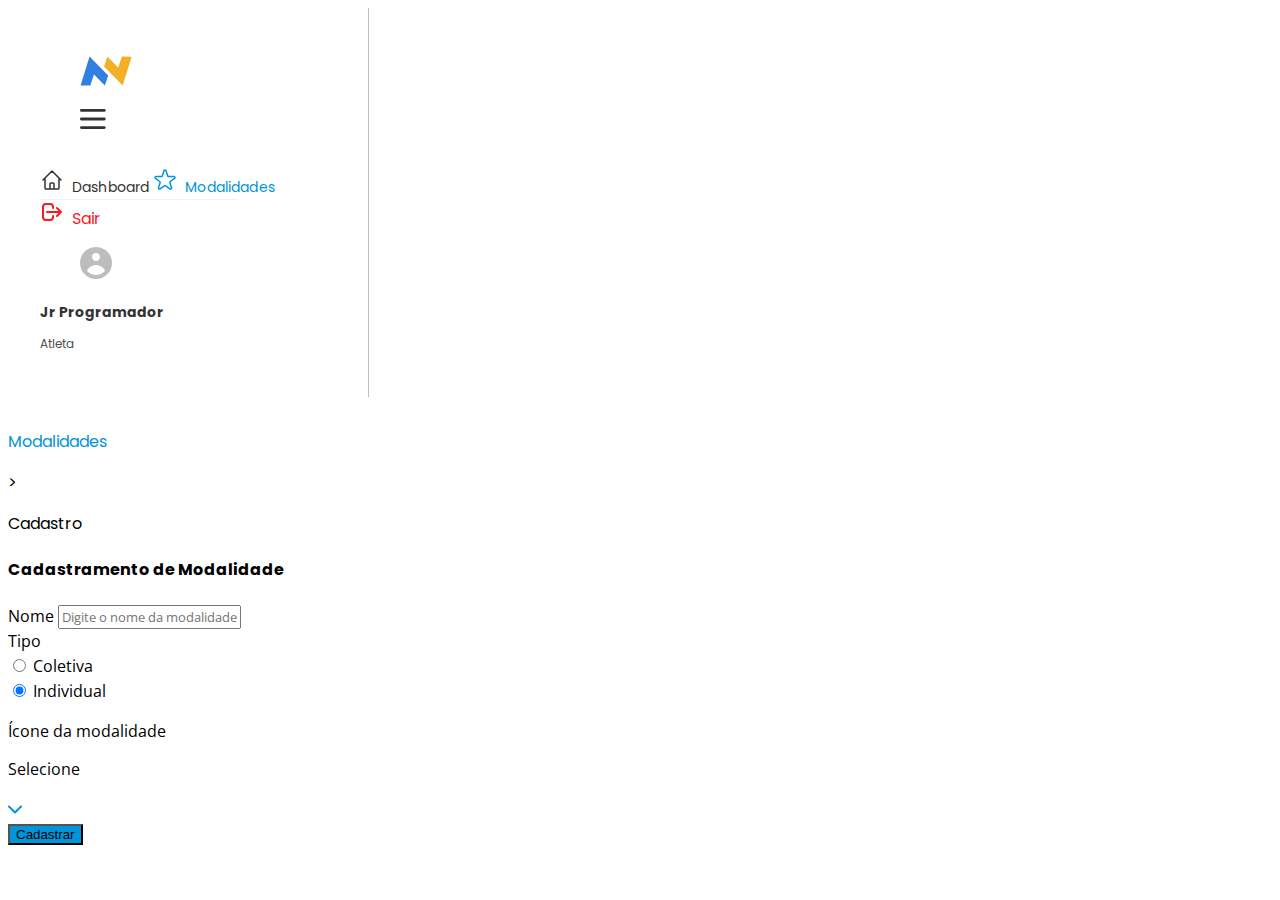
==== commit f7d849e9: "Merge remote-tracking branch 'origin/tela-10'" ====
--- a/index.html
+++ b/index.html
@@ -2,224 +2,107 @@
 <html lang="en" class="h-100">
 
 <head>
-  <meta charset="UTF-8">
-  <meta http-equiv="X-UA-Compatible" content="IE=edge">
-  <meta name="viewport" content="width=device-width, initial-scale=1.0">
-  <title>Dashboard - Modalidades - Detalhes</title>
-  <link href="https://cdn.jsdelivr.net/npm/bootstrap@5.3.2/dist/css/bootstrap.min.css" rel="stylesheet"
-    integrity="sha384-T3c6CoIi6uLrA9TneNEoa7RxnatzjcDSCmG1MXxSR1GAsXEV/Dwwykc2MPK8M2HN" crossorigin="anonymous">
-  <link rel="stylesheet" href="assets/css/style.css">
-  <link rel="preconnect" href="https://fonts.googleapis.com">
-  <link rel="preconnect" href="https://fonts.gstatic.com" crossorigin>
-  <link href="https://fonts.googleapis.com/css2?family=Poppins:wght@300;400;500;600;700&display=swap" rel="stylesheet">
-  <link href="https://fonts.googleapis.com/css2?family=Open+Sans:wght@300;400;500;600;700&display=swap"
-    rel="stylesheet">
+    <meta charset="UTF-8">
+    <meta http-equiv="X-UA-Compatible" content="IE=edge">
+    <meta name="viewport" content="width=device-width, initial-scale=1.0">
+    <title>Tela 7 - Perfil</title>
+    <link href="https://cdn.jsdelivr.net/npm/bootstrap@5.3.2/dist/css/bootstrap.min.css" rel="stylesheet"
+        integrity="sha384-T3c6CoIi6uLrA9TneNEoa7RxnatzjcDSCmG1MXxSR1GAsXEV/Dwwykc2MPK8M2HN" crossorigin="anonymous">
+    <link rel="stylesheet" href="assets/css/style.css">
+    <link rel="preconnect" href="https://fonts.googleapis.com">
+    <link rel="preconnect" href="https://fonts.gstatic.com" crossorigin>
+    <link rel="preconnect" href="https://fonts.googleapis.com">
+    <link rel="preconnect" href="https://fonts.gstatic.com" crossorigin>
+    <link
+        href="https://fonts.googleapis.com/css2?family=Open+Sans:wght@400;600&family=Poppins:wght@400;600;700&display=swap"
+        rel="stylesheet">
 </head>
 
 <body class="h-100 d-flex">
-  <section class="col-3 h-100 d-flex flex-column justify-content-between poppins"
-    style="padding: 32px; max-width: 296px; margin-bottom: 32px; border-right: 1px solid #BDBDBD;" id="menu">
-    <div class="d-flex flex-column">
-      <div class="d-flex justify-content-between align-items-center pb-5" id="menu_bar">
-        <a href="#">
-          <figure><img src="assets/img/logo_simples.svg" alt=""></figure>
-        </a>
-        <figure style="cursor: pointer;"><img src="assets/img/menu_icon.svg" alt=""></figure>
-      </div>
-      <div class="d-flex flex-column  pe-5" style="gap: 20px;">
-        <a href="#" class="px-2 d-flex align-items-center"
-          style="text-decoration: none; color: #333; font-size: 14px; letter-spacing: 0.14px;"><img
-            src="assets/img/casa.svg" alt="" style="padding-right: 8px;">Dashboard</a>
-        <a href="#" class="px-2 d-flex align-items-center bg-light py-2 rounded"
-          style="text-decoration: none; color: #0095D9; font-size: 14px; letter-spacing: 0.14px;"><img
-            src="assets/img/estrela-azul.svg" alt="" style="padding-right: 8px;">Modalidades</a>
-        <a href="#" class="px-2 d-flex align-items-center border-top pt-4"
-          style="text-decoration: none; color: #FF161F"><img src="assets/img/sair.svg" alt=""
-            style="padding-right: 8px;">Sair</a>
-      </div>
-    </div>
-    <div>
-      <div class="d-flex" style="gap: 8px; cursor: pointer;">
-        <figure><img src="assets/img/user_icon.svg" alt=""></figure>
+    <section class="h-100 d-flex flex-column justify-content-between col-3"
+        style="padding: 32px; max-width: 296px; margin-bottom: 32px; border-right: 1px solid #BDBDBD;" id="menu">
         <div>
-          <h4 style="color: #333; font-size: 14px; font-weight: 700; margin: 0;">Jr Programador</h4>
-          <p style="color: #4F4F4F; font-size: 12px;">Atleta</p>
+            <div class="d-flex justify-content-between" id="menu_bar">
+                <a href="">
+                    <figure><img src="assets/img/Group.svg" alt=""></figure>
+                </a>
+                <figure style="cursor: pointer;"><img src="assets/img/Vector.svg" alt=""></figure>
+            </div>
+            <div class="d-flex flex-column mt-5" style="gap: 20px;">
+                <a href="" style="text-decoration: none; color: #333; font-size: 14px; letter-spacing: 0.14px;"><img
+                        src="assets/img/casa.svg" alt="" style="padding-right: 8px;">Dashboard</a>
+                <a href="" style="text-decoration: none; color: #0095D9; font-size: 14px; letter-spacing: 0.14px;"><img
+                        src="assets/img/icon.svg" alt="" style="padding-right: 8px;">Modalidades</a>
+                <div class="divisor-cinza border-bottom"></div>
+                <a href="" style="text-decoration: none; color: #FF161F"><img src="assets/img/sair.svg" alt=""
+                        style="padding-right: 8px;">Sair</a>
+            </div>
         </div>
-      </div>
-    </div>
-  </section>
-  <section class="container open-sans col-9 pt-4">
-    <div class="col-12">
-      <small><a href="#" class="fw-semibold text-decoration-none text-blue">Modalidades</a></small>
-      <small>> Detalhamento da Modalidade</small>
-      <h5 class="fw-bold poppins py-4 border-bottom">Natação</h5>
-    </div>
+        <div>
+            <div class="d-flex" style="gap: 8px; cursor: pointer;">
+                <figure><img src="assets/img/perfil.svg" alt=""></figure>
+                <div>
+                    <h4 style="color: #333; font-size: 14px; font-weight: 700; margin: 0;">Jr Programador</h4>
+                    <p style="color: #4F4F4F; font-size: 12px;">Atleta</p>
+                </div>
+            </div>
+        </div>
+    </section>
 
-    <div class="col-10 d-flex  pt-5" style="gap: 35px">
+    <main class="margin-auto col-10 ">
+        <section class="d-flex flex-column row-gap-43px container pt-5 ">
+            <div class="border-bottom-div d-flex gap-1 ">
+                <p class="profile-text-one m-0 p-0  text-azul">Modalidades</p>
+                <p>></p>
+                <p class="profile-text-two p-0">Cadastro</p>
+            </div>
+            <h4 class="fw-bold border-bottom pb-3">Cadastramento de Modalidade</h4>
 
-      <div class="justify-content-center d-flex flex-column col-2 border h-100 align-items-center rounded">
-        <img src="assets/img/natacao.svg" class="col-10 bg-grey rounded-circle p-4 m-3" alt="">
-        <div class="border-top col-10 py-3">
-          <h6 class="fw-semibold">Tipo</h6>
-          <small class="text-blue bg-bluelight px-2 rounded-pill">Indivudual</small>
-          <h6 class="pt-4">Inscrições</h6>
-          <p class="">0 Atletas</p>
-        </div>
-        <a href="#" class="border-top pt-4 pb-3 text-blue col-10"><small>Exibir Categorias</small></a>
-      </div>
 
-      <div class="col-12 border rounded p-0 mb-5">
-        <div class="col-12">
-          <div class="bg-light rounded-top py-2 px-4">
-            <p class="fw-bold m-0">Inscrições</p>
-          </div>
-          <div class="border-bottom pb-2 d-flex justify-content-between p-3">
-            <div class="gap-2 d-flex col-5 align-items-center">
-              <img src="assets/img/Dan-goias.svg" class="" alt="">
-              <div class="">
-                <p class="fw-semibold mb-0">Dan Goiás</p>
-                <small class=""><strong>INFO</strong>| Categorias: 4x50m revezamento livre</small>
-              </div>
             </div>
-            <div class="d-flex flex-column gap-2 p-2">
-              <div class="d-flex gap-3">
-                <small class="bg-green text-green px-3 py-1 rounded-pill">Confirmado</small>
-                <small class="text-secondary">1h</small>
-              </div>
+            <div class="center-side d-flex flex-column align-items-center col-4 border w-50 p-5  rounded mt-5 ">
+                <form action="" class="d-flex flex-column row-gap-4 col-12">
+                    <div class="d-flex column-gap-4 col-7">
+                        <div class="col-12">
+                            <label for="name-field" class="form-label open-sans fw-bold">Nome</label>
+                            <input type="text" class="form-control p-12-16 gray-bg-input w-231 open-sans " id="senha-field"
+                                placeholder="Digite o nome da modalidade">
+                        </div>
+                    </div>
 
-              <div class="d-flex justify-content-between poppins  ps-1">
-                <a href="#" class="border text-decoration-none text-dark small p-1 border-dark rounded">Detalhes</a>
-                <a href="#" class="border text-decoration-none text-dark small p-1 border-dark rounded">Excluir</a>
-              </div>
+                    <label for="name-field" class="form-label open-sans fw-bold">Tipo</label>
+                    <div class="mx-3  d-flex flex-column gap-4 col-3">
+                        
+                        <div class="form-check ">
+                            <input class="form-check-input" type="radio" name="flexRadioDefault" id="flexRadioDefault1">
+                            <label class="form-check-label open-sans" for="flexRadioDefault1"> Coletiva</label>
+                        </div>
+    
+                        <div class="form-check">
+                            <input class="form-check-input" type="radio" name="flexRadioDefault" id="flexRadioDefault2"
+                                checked>
+                            <label class="form-check-label open-sans" for="flexRadioDefault2">Individual</label>
+                        </div>
+                    </div>
+                   
+
+                    <div class="position-relative col-5">
+                        <p class="open-sans fw-bold">Ícone da modalidade</p>
+                        <div class="border d-flex align-items-center justify-content-between rounded p-1">
+                            <p class="pt-2 open-sans">Selecione</p>
+                            <img src="assets/img/seta-baixo.svg" alt="">
+                        </div>
+                    </div>
+
+                </form>
             </div>
-          </div>
-
-          <div class="border-bottom pb-2 d-flex justify-content-between p-3">
-            <div class="gap-2 d-flex col-5 align-items-center">
-              <img src="assets/img/Davi-lu.svg" class="" alt="">
-              <div class="">
-                <p class="fw-semibold mb-0">Davi Lu</p>
-                <small class=""><strong>COMÉRCIO</strong>| Categorias: 4x50m revezamento livre</small>
-              </div>
+            <div class="col-10 d-flex justify-content-center">
+                <button type="submit" class="btn btn-primary fw-bold col-2 border-bottom justify-content-rigth  mt-5 p-3 botoom-azul">Cadastrar</button>
             </div>
-            <div class="d-flex flex-column gap-2 p-2">
-              <div class="d-flex gap-3">
-                <small class="bg-orange text-orange px-3 py-1 rounded-pill">Aguardando Aceite</small>
-              </div>
-
-              <div class="d-flex justify-content-between poppins  ps-3">
-                <a href="#" class="border text-decoration-none text-dark small p-1 border-dark rounded">Detalhes</a>
-                <a href="#" class="border text-decoration-none text-dark small p-1 border-dark rounded">Excluir</a>
-              </div>
+           
             </div>
-          </div>
-
-          <div class="border-bottom pb-2 d-flex justify-content-between p-3">
-            <div class="gap-2 d-flex col-5 align-items-center">
-              <img src="assets/img/Edi-jr.svg" class="" alt="">
-              <div class="">
-                <p class="fw-semibold mb-0">Edi Jr</p>
-                <small class=""><strong>COMÉRCIO</strong>| Categorias: 4x50m revezamento livre</small>
-              </div>
-            </div>
-            <div class="d-flex flex-column gap-2 p-2">
-              <div class="d-flex gap-3">
-                <small class="bg-orange text-orange px-3 py-1 rounded-pill">Aguardando Aceite</small>
-              </div>
-
-              <div class="d-flex justify-content-between poppins  ps-3">
-                <a href="#" class="border text-decoration-none text-dark small p-1 border-dark rounded">Detalhes</a>
-                <a href="#" class="border text-decoration-none text-dark small p-1 border-dark rounded">Excluir</a>
-              </div>
-            </div>
-          </div>
-
-          <div class="border-bottom pb-2 d-flex justify-content-between p-3">
-            <div class="gap-2 d-flex col-5 align-items-center">
-              <img src="assets/img/Mr-cruz.svg" class="" alt="">
-              <div class="">
-                <p class="fw-semibold mb-0">Mr Cruz</p>
-                <small class=""><strong>INFO</strong>| Categorias: 4x50m revezamento livre</small>
-              </div>
-            </div>
-            <div class="d-flex flex-column gap-2 p-2">
-              <div class="d-flex gap-3">
-                <small class="bg-orange text-orange px-3 py-1 rounded-pill">Aguardando Aceite</small>
-              </div>
-
-              <div class="d-flex justify-content-between poppins  ps-3">
-                <a href="#" class="border text-decoration-none text-dark small p-1 border-dark rounded">Detalhes</a>
-                <a href="#" class="border text-decoration-none text-dark small p-1 border-dark rounded">Excluir</a>
-              </div>
-            </div>
-          </div>
-
-          <div class="border-bottom pb-2 d-flex justify-content-between p-3">
-            <div class="gap-2 d-flex col-5 align-items-center">
-              <img src="assets/img/Carl-late.svg" class="" alt="">
-              <div class="">
-                <p class="fw-semibold mb-0">Carl Late</p>
-                <small class="text-gray"><strong>INFO</strong>| Categorias: 4x50m revezamento livre</small>
-              </div>
-            </div>
-            <div class="d-flex flex-column gap-2 p-2 align-items-end">
-              <div class="d-flex gap-3">
-                <small class="bg-gray text-white px-3 py-1 rounded-pill"><em>Expirado</em></small>
-              </div>
-
-              <div class="d-flex justify-content-between poppins  ps-3">
-                <a href="#" class="border text-decoration-none text-dark small p-1 border-dark rounded">Excluir</a>
-              </div>
-            </div>
-          </div>
-
-          <div class="border-bottom pb-2 d-flex justify-content-between p-3">
-            <div class="gap-2 d-flex col-5 align-items-center">
-              <img src="assets/img/Rick-lopes.svg" class="" alt="">
-              <div class="">
-                <p class="fw-semibold mb-0">Rick Lopes</p>
-                <small class=""><strong>ELETRO</strong>| Categorias: 4x50m revezamento livre</small>
-              </div>
-            </div>
-            <div class="d-flex flex-column gap-2 p-2">
-              <div class="d-flex gap-3">
-                <small class="bg-green text-green px-3 py-1 rounded-pill">Confirmado</small>
-                <small class="text-secondary">1h</small>
-              </div>
-
-              <div class="d-flex justify-content-between poppins  ps-1">
-                <a href="#" class="border text-decoration-none text-dark small p-1 border-dark rounded">Detalhes</a>
-                <a href="#" class="border text-decoration-none text-dark small p-1 border-dark rounded">Excluir</a>
-              </div>
-            </div>
-          </div>
-
-          <div class="border-bottom pb-2 d-flex justify-content-between p-3">
-            <div class="gap-2 d-flex col-5 align-items-center">
-              <img src="assets/img/Te-obalde.svg" class="" alt="">
-              <div class="">
-                <p class="fw-semibold mb-0">Té Obalde</p>
-                <small class=""><strong>ELETRO</strong>| Categorias: 4x50m revezamento livre</small>
-              </div>
-            </div>
-            <div class="d-flex flex-column gap-2 p-2">
-              <div class="d-flex gap-3">
-                <small class="bg-green text-green px-3 py-1 rounded-pill">Confirmado</small>
-                <small class="text-secondary">1h</small>
-              </div>
-
-              <div class="d-flex justify-content-between poppins  ps-1">
-                <a href="#" class="border text-decoration-none text-dark small p-1 border-dark rounded">Detalhes</a>
-                <a href="#" class="border text-decoration-none text-dark small p-1 border-dark rounded">Excluir</a>
-              </div>
-            </div>
-          </div>
-
-        </div>
-      </div>
-    </div>
-
-  </section>
+        </section>
+    </main>
+    </section>
 </body>
-
-</html>+</html>
--- a/assets/css/style.css
+++ b/assets/css/style.css
@@ -1,95 +1,27 @@
-.poppins {
+body{
+    font-family: 'Open Sans', sans-serif;
     font-family: 'Poppins', sans-serif;
 }
+#menu{
+    font-family: 'Poppins', sans-serif;
+}
+#menu_bar{
+    margin-bottom: 32px;
+}
+.divisor-cinza{
+    height: 1px;
+    width: 198px;
+    background-color: #F2F2F2;
+}
 
-.open-sans {
+.text-azul{
+    color: #0095D9;
+}
+
+.open-sans{
     font-family: 'Open Sans', sans-serif;
 }
 
-.position-absolute {
-    position: absolute;
-}
-
-.position-relative {
-    position: relative;
-}
-
-#bg-image {
-    background-image: url(../img/background.png);
-    background-repeat: no-repeat;
-    height: 710px;
-    padding-top: 55px;
-}
-
-.line-bottom-title {
-    width: 168px;
-    height: 4px; 
-    background-color: #307FE2;
-    border-radius: 100px;
-}
-
-.main-title-login {
-    font-size: 32px;
-    font-style: normal;
-    font-weight: 600; 
-}
-
-.main-text-login {
-    font-family: Open Sans;
-    font-size: 14px;
-    font-style: normal;
-    font-weight: 400; 
-}
-
-#forms {
-    height: 710px;
-}
-
-.form-show-password-icon {
-    top: 42px;
-    right: 24px;
-}
-
-.bg-purple {
-    background-color: #BB6BD9;
-}
-
-.bg-blue {
+.botoom-azul{
     background-color: #0095D9;
-}
-
-.text-blue {
-    color: #0095D9;
-}
-
-.bg-green {
-    background-color: #E7FFF1;;
-}
-
-.text-green {
-    color: #219653;
-}
-
-.bg-grey {
-    background-color: #333333;
-}
-
-.bg-orange {
-    background-color: #FFF8F2;
-}
-
-.text-orange {
-    color: #E59146;
-}
-
-.bg-gray {
-    background-color: #767676;
-}
-
-.text-gray {
-    color: #767676;
-}
-
-.bg-bluelight {
-    background-color: #E9F8FF;
 }